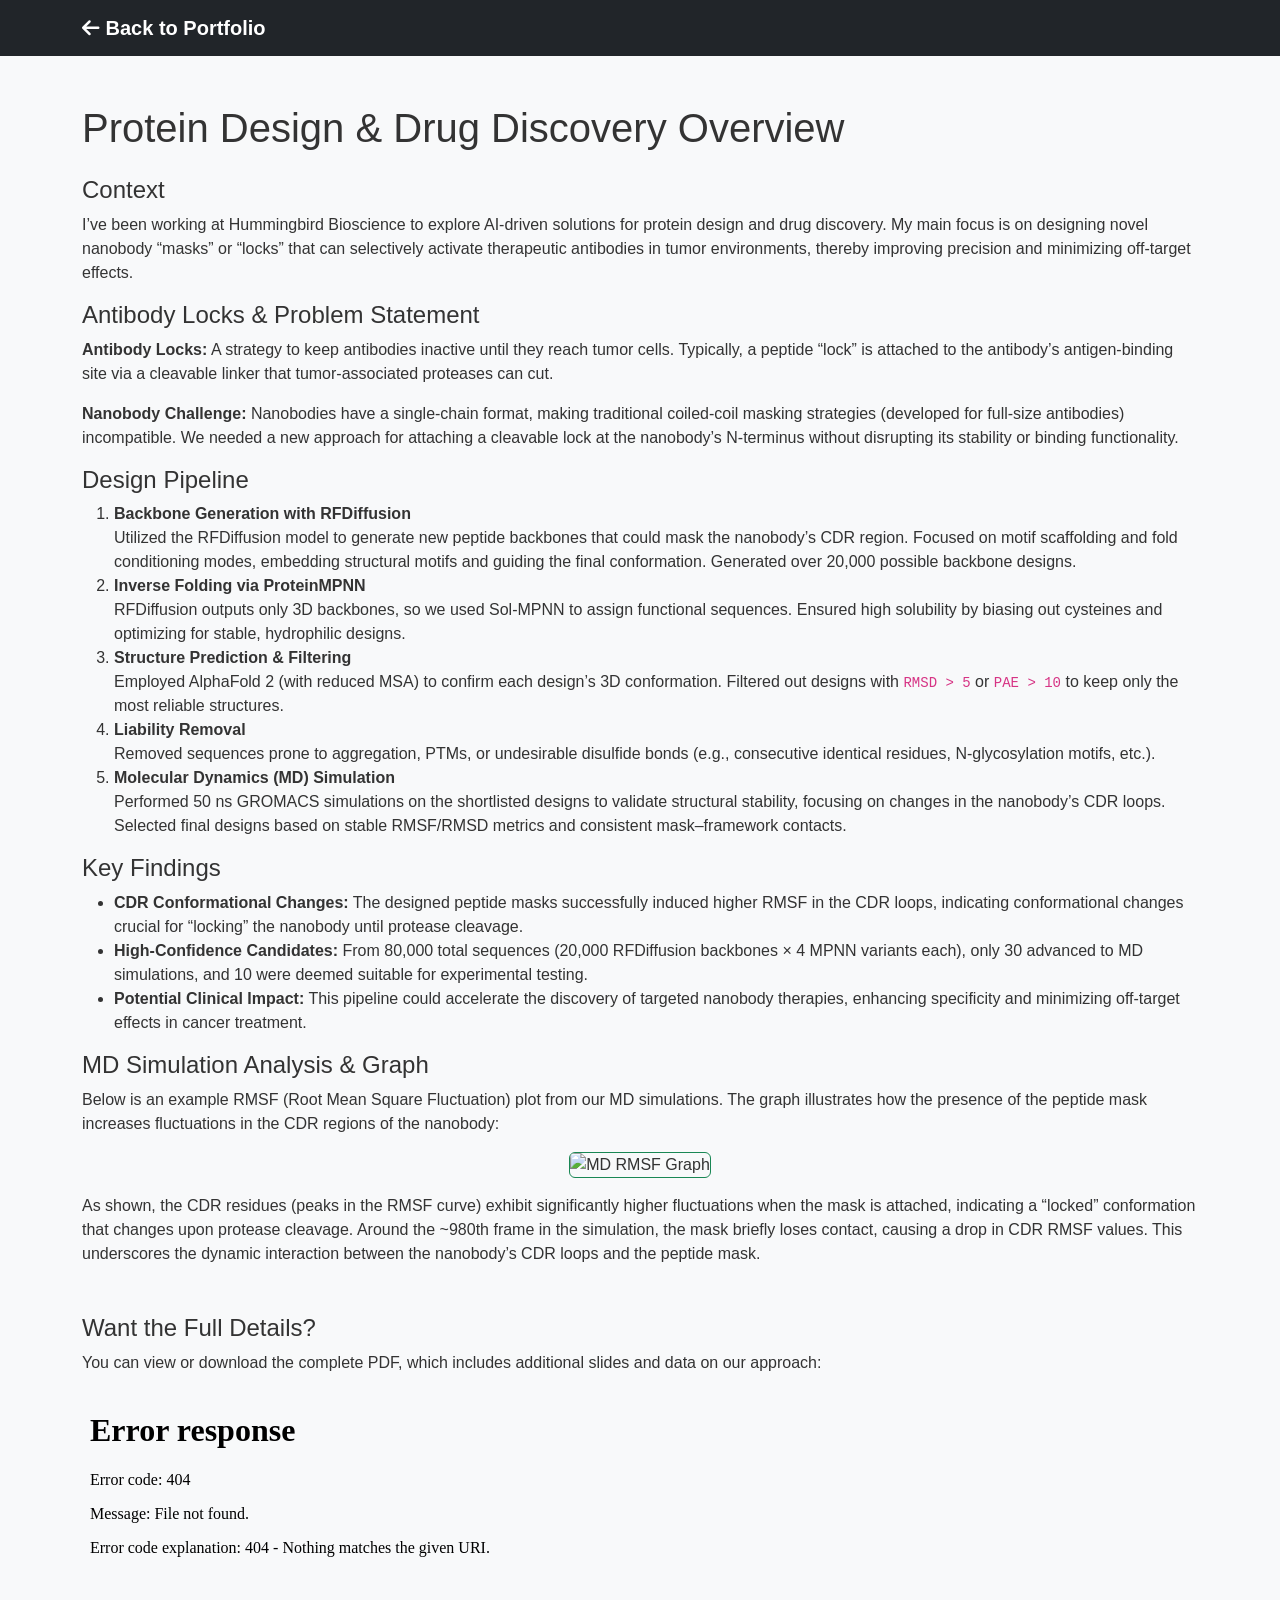
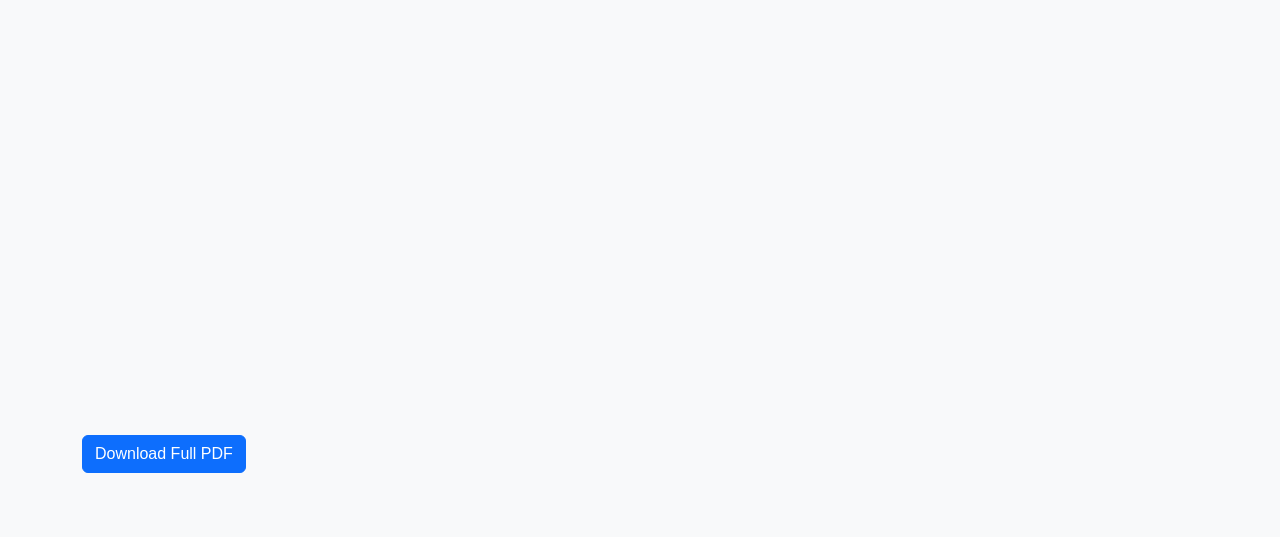
==== protein.html @ d1f77eae "Create protein.html" ====
<!DOCTYPE html>
<html lang="en">
  <head>
    <meta charset="UTF-8" />
    <meta name="viewport" content="width=device-width, initial-scale=1.0"/>
    <title>Protein Design & Drug Discovery | Abhishek Singh</title>

    <!-- Bootstrap 5 CSS -->
    <link
      href="https://cdn.jsdelivr.net/npm/bootstrap@5.3.0/dist/css/bootstrap.min.css"
      rel="stylesheet"
    />

    <!-- Custom CSS (Optional) -->
    <link rel="stylesheet" href="style.css" />

    <!-- Font Awesome (Optional, if you want icons) -->
    <link
      rel="stylesheet"
      href="https://cdnjs.cloudflare.com/ajax/libs/font-awesome/6.0.0-beta3/css/all.min.css"
    />
  </head>
  <body>
    <!-- ===== NAVBAR (Optional) ===== -->
    <nav class="navbar navbar-expand-lg navbar-dark bg-dark">
      <div class="container">
        <!-- "Back to Home" link or brand -->
        <a class="navbar-brand fw-bold" href="index.html">
          <i class="fas fa-arrow-left"></i> Back to Portfolio
        </a>
      </div>
    </nav>

    <!-- ===== MAIN CONTENT ===== -->
    <section class="py-5 bg-light">
      <div class="container">
        <h1 class="mb-4">Protein Design &amp; Drug Discovery Overview</h1>

        <!-- Context -->
        <h4>Context</h4>
        <p>
          I’ve been working at Hummingbird Bioscience to explore AI-driven solutions for
          protein design and drug discovery. My main focus is on designing novel nanobody
          “masks” or “locks” that can selectively activate therapeutic antibodies in tumor
          environments, thereby improving precision and minimizing off-target effects.
        </p>

        <!-- Antibody Locks & Problem Statement -->
        <h4>Antibody Locks &amp; Problem Statement</h4>
        <p>
          <strong>Antibody Locks:</strong> A strategy to keep antibodies inactive until
          they reach tumor cells. Typically, a peptide “lock” is attached to the
          antibody’s antigen-binding site via a cleavable linker that tumor-associated
          proteases can cut.
        </p>
        <p>
          <strong>Nanobody Challenge:</strong> Nanobodies have a single-chain format,
          making traditional coiled-coil masking strategies (developed for full-size
          antibodies) incompatible. We needed a new approach for attaching a cleavable
          lock at the nanobody’s N-terminus without disrupting its stability or binding
          functionality.
        </p>

        <!-- Design Pipeline -->
        <h4>Design Pipeline</h4>
        <ol>
          <li>
            <strong>Backbone Generation with RFDiffusion</strong><br />
            Utilized the RFDiffusion model to generate new peptide backbones that could
            mask the nanobody’s CDR region. Focused on motif scaffolding and fold
            conditioning modes, embedding structural motifs and guiding the final
            conformation. Generated over 20,000 possible backbone designs.
          </li>
          <li>
            <strong>Inverse Folding via ProteinMPNN</strong><br />
            RFDiffusion outputs only 3D backbones, so we used Sol-MPNN to assign
            functional sequences. Ensured high solubility by biasing out cysteines and
            optimizing for stable, hydrophilic designs.
          </li>
          <li>
            <strong>Structure Prediction &amp; Filtering</strong><br />
            Employed AlphaFold 2 (with reduced MSA) to confirm each design’s 3D
            conformation. Filtered out designs with <code>RMSD &gt; 5</code> or
            <code>PAE &gt; 10</code> to keep only the most reliable structures.
          </li>
          <li>
            <strong>Liability Removal</strong><br />
            Removed sequences prone to aggregation, PTMs, or undesirable disulfide bonds
            (e.g., consecutive identical residues, N-glycosylation motifs, etc.).
          </li>
          <li>
            <strong>Molecular Dynamics (MD) Simulation</strong><br />
            Performed 50 ns GROMACS simulations on the shortlisted designs to validate
            structural stability, focusing on changes in the nanobody’s CDR loops.
            Selected final designs based on stable RMSF/RMSD metrics and consistent
            mask–framework contacts.
          </li>
        </ol>

        <!-- Key Findings -->
        <h4>Key Findings</h4>
        <ul>
          <li>
            <strong>CDR Conformational Changes:</strong> The designed peptide masks
            successfully induced higher RMSF in the CDR loops, indicating conformational
            changes crucial for “locking” the nanobody until protease cleavage.
          </li>
          <li>
            <strong>High-Confidence Candidates:</strong> From 80,000 total sequences
            (20,000 RFDiffusion backbones × 4 MPNN variants each), only 30 advanced to MD
            simulations, and 10 were deemed suitable for experimental testing.
          </li>
          <li>
            <strong>Potential Clinical Impact:</strong> This pipeline could accelerate
            the discovery of targeted nanobody therapies, enhancing specificity and
            minimizing off-target effects in cancer treatment.
          </li>
        </ul>

        <!-- Graph Explanation -->
        <h4>MD Simulation Analysis &amp; Graph</h4>
        <p>
          Below is an example RMSF (Root Mean Square Fluctuation) plot from our MD
          simulations. The graph illustrates how the presence of the peptide mask
          increases fluctuations in the CDR regions of the nanobody:
        </p>
        <div class="text-center">
          <!-- Replace md_rmsf.png with the actual filename from your PDF or screenshot -->
          <img
            src="md_rmsf.png"
            alt="MD RMSF Graph"
            class="img-fluid border border-success rounded"
            style="max-width: 600px;"
          />
        </div>
        <p class="mt-3">
          As shown, the CDR residues (peaks in the RMSF curve) exhibit significantly
          higher fluctuations when the mask is attached, indicating a “locked” conformation
          that changes upon protease cleavage. Around the ~980th frame in the simulation,
          the mask briefly loses contact, causing a drop in CDR RMSF values. This
          underscores the dynamic interaction between the nanobody’s CDR loops and the
          peptide mask.
        </p>

        <!-- Download or Embed PDF -->
        <h4 class="mt-5">Want the Full Details?</h4>
        <p>
          You can view or download the complete PDF, which includes additional slides and
          data on our approach:
        </p>
        <!-- Option A: Embed the PDF in an iframe or embed tag -->
        <div class="ratio ratio-16x9 mb-3">
          <iframe
            src="AI Protein Design & Drug discovery.pdf"
            title="Protein Design PDF"
          ></iframe>
        </div>
        <!-- Option B: Link to the PDF -->
        <p>
          <a
            href="AI Protein Design & Drug discovery.pdf"
            target="_blank"
            class="btn btn-primary"
          >
            Download Full PDF
          </a>
        </p>
      </div>
    </section>

    <!-- ===== BOOTSTRAP JS ===== -->
    <script
      src="https://cdn.jsdelivr.net/npm/bootstrap@5.3.0/dist/js/bootstrap.bundle.min.js"
    ></script>
  </body>
</html>
---- style.css ----
/* style.css
   Custom styling for your Bootstrap-based site
*/

/* Body defaults */
body {
  font-family: 'Roboto', sans-serif;
  background-color: #f4f4f4;
  color: #333;
  margin: 0;
  padding: 0;
  min-height: 100vh;
  scroll-behavior: smooth;
}

/* 
  NAVBAR 
  Make the navbar text stand out over the hero background
  by using a semi-transparent background until scrolling.
*/
#mainNav {
  background-color: rgba(0, 0, 0, 0.4); /* semi-transparent black */
  transition: background-color 0.3s;
}
#mainNav.scrolled {
  background-color: #2A4B3F !important; /* solid forest green on scroll */
}

/* Make sure navbar text is white on the hero background */
.navbar-dark .navbar-nav .nav-link {
  color: #fff !important;
}
.navbar-dark .navbar-nav .nav-link:hover {
  color: #ffd700 !important; /* gold hover */
}
.navbar-brand {
  color: #fff !important;
}

/* HERO SECTION with your forest-lake background */
.hero-section {
  background: url('herobg.jpg') center center/cover no-repeat;
  position: relative;
  min-height: 100vh;
  padding-top: 100px; /* space for navbar */
}
.hero-overlay {
  position: absolute;
  top: 0; 
  left: 0; 
  right: 0; 
  bottom: 0;
  background-color: rgba(0, 0, 0, 0.5); /* Dark overlay for legibility */
}
.hero-wave {
  position: absolute;
  bottom: 0;
  width: 100%;
  line-height: 0;
  transform: rotate(180deg); /* flips the wave vertically */
}
.hero-wave svg {
  display: block;
  width: calc(130% + 1.3px);
  height: 100px;
}
.hero-wave path {
  fill: #f4f4f4; /* next section's bg color */
}

/* Section titles */
.section-title {
  font-size: 2rem;
  font-weight: 700;
  color: #333;
  position: relative;
  display: inline-block;
}
.section-title::after {
  content: "";
  display: block;
  width: 60px;
  height: 3px;
  background-color: #2A4B3F; /* forest green accent */
  margin: 10px auto 0;
}

/* Fade-in animation for data-animate elements */
[data-animate] {
  opacity: 0;
  transform: translateY(20px);
  transition: all 0.6s ease;
}
[data-animate].active {
  opacity: 1;
  transform: translateY(0);
}

/* Modal Custom Styling */
.modal-content {
  border: 3px solid #2A4B3F;
  border-radius: 8px;
}
.modal-header {
  background-color: #2A4B3F;
  color: #fff;
  border-bottom: none;
}
.modal-body {
  background-color: #fff;
  color: #333;
}
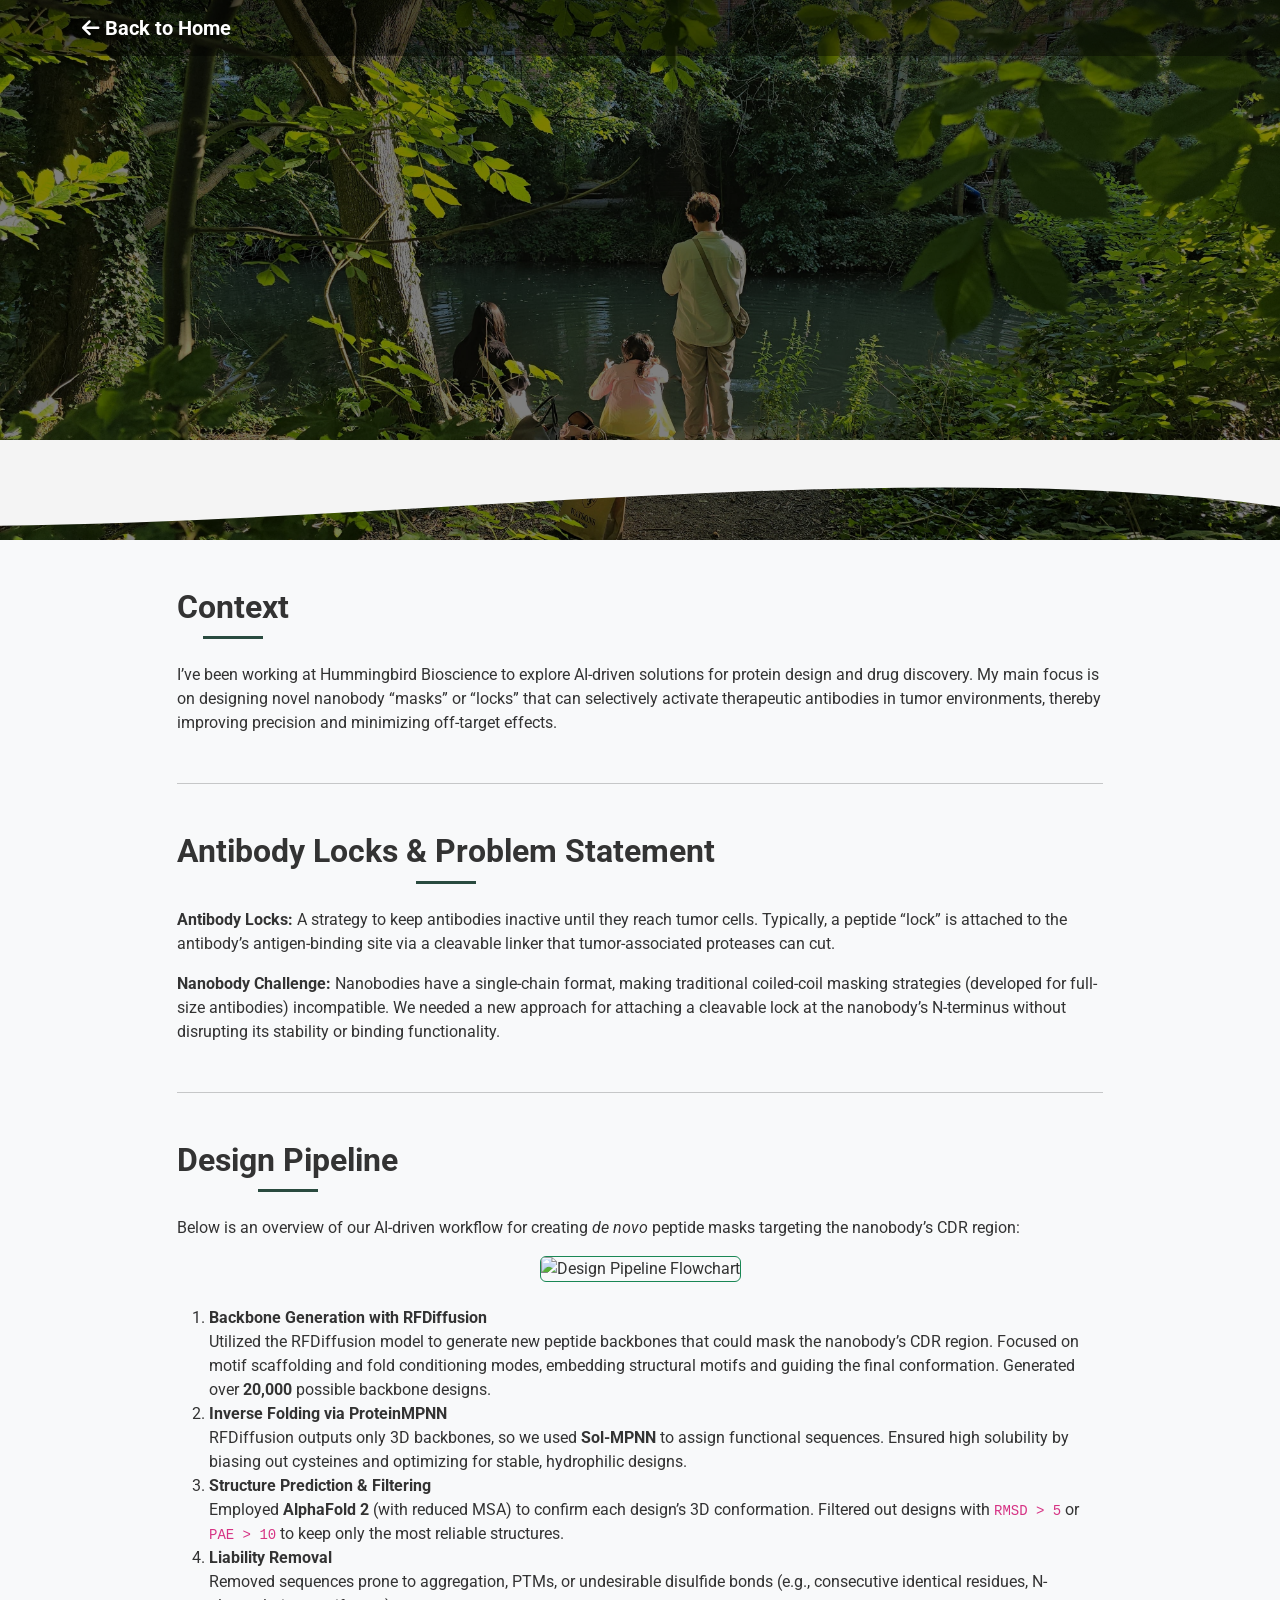
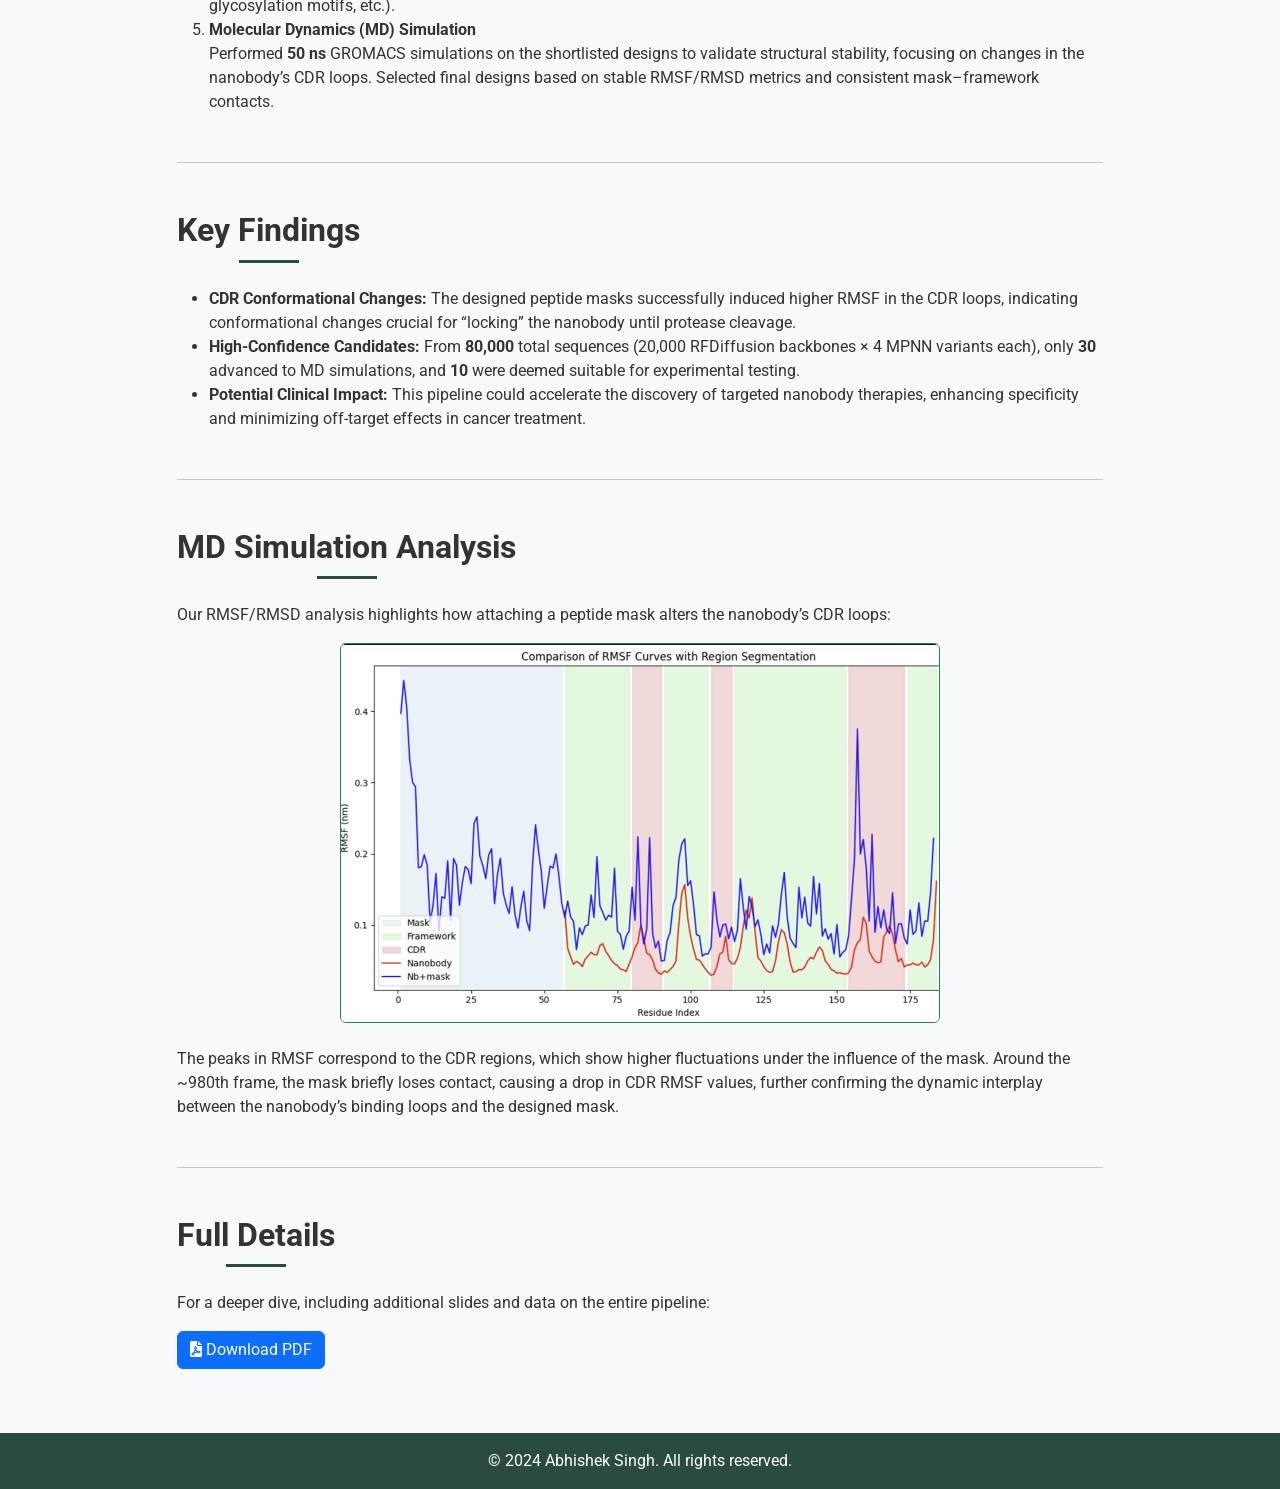
==== commit 4ef4f39b: "Update protein.html" ====
--- a/protein.html
+++ b/protein.html
@@ -11,164 +11,248 @@
       rel="stylesheet"
     />
 
-    <!-- Custom CSS (Optional) -->
-    <link rel="stylesheet" href="style.css" />
-
-    <!-- Font Awesome (Optional, if you want icons) -->
+    <!-- Font Awesome (Icons) -->
     <link
       rel="stylesheet"
       href="https://cdnjs.cloudflare.com/ajax/libs/font-awesome/6.0.0-beta3/css/all.min.css"
     />
+
+    <!-- Google Fonts (optional if you already have in style.css) -->
+    <link
+      rel="stylesheet"
+      href="https://fonts.googleapis.com/css2?family=Roboto:wght@300;400;500;700&display=swap"
+    />
+
+    <!-- Your existing style.css (for wave, forest-lake background, etc.) -->
+    <link rel="stylesheet" href="style.css" />
   </head>
   <body>
-    <!-- ===== NAVBAR (Optional) ===== -->
-    <nav class="navbar navbar-expand-lg navbar-dark bg-dark">
+    <!-- ===== NAVBAR (optional) ===== -->
+    <nav id="mainNav" class="navbar navbar-expand-lg navbar-dark fixed-top">
       <div class="container">
-        <!-- "Back to Home" link or brand -->
+        <!-- "Back to Home" or your brand -->
         <a class="navbar-brand fw-bold" href="index.html">
-          <i class="fas fa-arrow-left"></i> Back to Portfolio
+          <i class="fas fa-arrow-left"></i> Back to Home
         </a>
+        <button
+          class="navbar-toggler"
+          type="button"
+          data-bs-toggle="collapse"
+          data-bs-target="#navbarResponsive"
+          aria-controls="navbarResponsive"
+          aria-expanded="false"
+          aria-label="Toggle navigation"
+        >
+          <span class="navbar-toggler-icon"></span>
+        </button>
+        <div class="collapse navbar-collapse" id="navbarResponsive">
+          <ul class="navbar-nav ms-auto mb-2 mb-lg-0">
+            <!-- Additional nav items if needed -->
+          </ul>
+        </div>
       </div>
     </nav>
 
-    <!-- ===== MAIN CONTENT ===== -->
+    <!-- ===== HERO SECTION (short version) ===== -->
+    <header class="hero-section d-flex align-items-center" style="min-height:60vh;">
+      <!-- Dark overlay from style.css or inline -->
+      <div class="hero-overlay"></div>
+      <div class="container position-relative">
+        <div class="row justify-content-center align-items-center">
+          <div class="col-lg-8 text-center hero-text" data-animate>
+            <h1 class="display-5 fw-bold text-white mb-3">
+              Protein Design &amp; Drug Discovery
+            </h1>
+            <p class="text-white fs-5">
+              Learn about my AI-driven approach for designing novel nanobody locks 
+              and accelerating targeted drug discovery.
+            </p>
+          </div>
+        </div>
+      </div>
+
+      <!-- Wave Divider (reuse from style.css) -->
+      <div class="hero-wave">
+        <svg viewBox="0 0 500 150" preserveAspectRatio="none">
+          <path
+            d="M0.00,49.98 C150.00,150.00 349.80,-50.00 500.00,49.98
+               L500.00,150.00 L0.00,150.00 Z"
+          ></path>
+        </svg>
+      </div>
+    </header>
+
+    <!-- ===== MAIN CONTENT SECTION ===== -->
     <section class="py-5 bg-light">
       <div class="container">
-        <h1 class="mb-4">Protein Design &amp; Drug Discovery Overview</h1>
-
-        <!-- Context -->
-        <h4>Context</h4>
-        <p>
-          I’ve been working at Hummingbird Bioscience to explore AI-driven solutions for
-          protein design and drug discovery. My main focus is on designing novel nanobody
-          “masks” or “locks” that can selectively activate therapeutic antibodies in tumor
-          environments, thereby improving precision and minimizing off-target effects.
-        </p>
-
-        <!-- Antibody Locks & Problem Statement -->
-        <h4>Antibody Locks &amp; Problem Statement</h4>
-        <p>
-          <strong>Antibody Locks:</strong> A strategy to keep antibodies inactive until
-          they reach tumor cells. Typically, a peptide “lock” is attached to the
-          antibody’s antigen-binding site via a cleavable linker that tumor-associated
-          proteases can cut.
-        </p>
-        <p>
-          <strong>Nanobody Challenge:</strong> Nanobodies have a single-chain format,
-          making traditional coiled-coil masking strategies (developed for full-size
-          antibodies) incompatible. We needed a new approach for attaching a cleavable
-          lock at the nanobody’s N-terminus without disrupting its stability or binding
-          functionality.
-        </p>
-
-        <!-- Design Pipeline -->
-        <h4>Design Pipeline</h4>
-        <ol>
-          <li>
-            <strong>Backbone Generation with RFDiffusion</strong><br />
-            Utilized the RFDiffusion model to generate new peptide backbones that could
-            mask the nanobody’s CDR region. Focused on motif scaffolding and fold
-            conditioning modes, embedding structural motifs and guiding the final
-            conformation. Generated over 20,000 possible backbone designs.
-          </li>
-          <li>
-            <strong>Inverse Folding via ProteinMPNN</strong><br />
-            RFDiffusion outputs only 3D backbones, so we used Sol-MPNN to assign
-            functional sequences. Ensured high solubility by biasing out cysteines and
-            optimizing for stable, hydrophilic designs.
-          </li>
-          <li>
-            <strong>Structure Prediction &amp; Filtering</strong><br />
-            Employed AlphaFold 2 (with reduced MSA) to confirm each design’s 3D
-            conformation. Filtered out designs with <code>RMSD &gt; 5</code> or
-            <code>PAE &gt; 10</code> to keep only the most reliable structures.
-          </li>
-          <li>
-            <strong>Liability Removal</strong><br />
-            Removed sequences prone to aggregation, PTMs, or undesirable disulfide bonds
-            (e.g., consecutive identical residues, N-glycosylation motifs, etc.).
-          </li>
-          <li>
-            <strong>Molecular Dynamics (MD) Simulation</strong><br />
-            Performed 50 ns GROMACS simulations on the shortlisted designs to validate
-            structural stability, focusing on changes in the nanobody’s CDR loops.
-            Selected final designs based on stable RMSF/RMSD metrics and consistent
-            mask–framework contacts.
-          </li>
-        </ol>
-
-        <!-- Key Findings -->
-        <h4>Key Findings</h4>
-        <ul>
-          <li>
-            <strong>CDR Conformational Changes:</strong> The designed peptide masks
-            successfully induced higher RMSF in the CDR loops, indicating conformational
-            changes crucial for “locking” the nanobody until protease cleavage.
-          </li>
-          <li>
-            <strong>High-Confidence Candidates:</strong> From 80,000 total sequences
-            (20,000 RFDiffusion backbones × 4 MPNN variants each), only 30 advanced to MD
-            simulations, and 10 were deemed suitable for experimental testing.
-          </li>
-          <li>
-            <strong>Potential Clinical Impact:</strong> This pipeline could accelerate
-            the discovery of targeted nanobody therapies, enhancing specificity and
-            minimizing off-target effects in cancer treatment.
-          </li>
-        </ul>
-
-        <!-- Graph Explanation -->
-        <h4>MD Simulation Analysis &amp; Graph</h4>
-        <p>
-          Below is an example RMSF (Root Mean Square Fluctuation) plot from our MD
-          simulations. The graph illustrates how the presence of the peptide mask
-          increases fluctuations in the CDR regions of the nanobody:
-        </p>
-        <div class="text-center">
-          <!-- Replace md_rmsf.png with the actual filename from your PDF or screenshot -->
-          <img
-            src="md_rmsf.png"
-            alt="MD RMSF Graph"
-            class="img-fluid border border-success rounded"
-            style="max-width: 600px;"
-          />
+        <!-- Overview -->
+        <div class="row justify-content-center">
+          <div class="col-lg-10">
+            <h2 class="section-title mb-4">Context</h2>
+            <p>
+              I’ve been working at Hummingbird Bioscience to explore AI-driven solutions 
+              for protein design and drug discovery. My main focus is on designing novel 
+              nanobody “masks” or “locks” that can selectively activate therapeutic 
+              antibodies in tumor environments, thereby improving precision and minimizing 
+              off-target effects.
+            </p>
+
+            <hr class="my-5" />
+
+            <!-- Antibody Locks & Problem Statement -->
+            <h2 class="section-title mb-4">Antibody Locks &amp; Problem Statement</h2>
+            <p>
+              <strong>Antibody Locks:</strong> A strategy to keep antibodies inactive until 
+              they reach tumor cells. Typically, a peptide “lock” is attached to the 
+              antibody’s antigen-binding site via a cleavable linker that tumor-associated 
+              proteases can cut.
+            </p>
+            <p>
+              <strong>Nanobody Challenge:</strong> Nanobodies have a single-chain format, 
+              making traditional coiled-coil masking strategies (developed for full-size 
+              antibodies) incompatible. We needed a new approach for attaching a cleavable 
+              lock at the nanobody’s N-terminus without disrupting its stability or binding 
+              functionality.
+            </p>
+
+            <hr class="my-5" />
+
+            <!-- Design Pipeline with Flowchart -->
+            <h2 class="section-title mb-4">Design Pipeline</h2>
+            <p>
+              Below is an overview of our AI-driven workflow for creating 
+              <em>de novo</em> peptide masks targeting the nanobody’s CDR region:
+            </p>
+
+            <!-- Flowchart image (replace with your actual file) -->
+            <div class="text-center mb-4">
+              <img
+                src="flowchart.png"
+                alt="Design Pipeline Flowchart"
+                class="img-fluid border border-success rounded"
+                style="max-width: 700px;"
+              />
+            </div>
+
+            <ol class="mb-5">
+              <li>
+                <strong>Backbone Generation with RFDiffusion</strong><br />
+                Utilized the RFDiffusion model to generate new peptide backbones that could 
+                mask the nanobody’s CDR region. Focused on motif scaffolding and fold 
+                conditioning modes, embedding structural motifs and guiding the final 
+                conformation. Generated over <strong>20,000</strong> possible backbone designs.
+              </li>
+              <li>
+                <strong>Inverse Folding via ProteinMPNN</strong><br />
+                RFDiffusion outputs only 3D backbones, so we used <strong>Sol-MPNN</strong> 
+                to assign functional sequences. Ensured high solubility by biasing out 
+                cysteines and optimizing for stable, hydrophilic designs.
+              </li>
+              <li>
+                <strong>Structure Prediction &amp; Filtering</strong><br />
+                Employed <strong>AlphaFold 2</strong> (with reduced MSA) to confirm each 
+                design’s 3D conformation. Filtered out designs with 
+                <code>RMSD &gt; 5</code> or <code>PAE &gt; 10</code> to keep only the most 
+                reliable structures.
+              </li>
+              <li>
+                <strong>Liability Removal</strong><br />
+                Removed sequences prone to aggregation, PTMs, or undesirable disulfide 
+                bonds (e.g., consecutive identical residues, N-glycosylation motifs, etc.).
+              </li>
+              <li>
+                <strong>Molecular Dynamics (MD) Simulation</strong><br />
+                Performed <strong>50 ns</strong> GROMACS simulations on the shortlisted 
+                designs to validate structural stability, focusing on changes in the 
+                nanobody’s CDR loops. Selected final designs based on stable RMSF/RMSD 
+                metrics and consistent mask–framework contacts.
+              </li>
+            </ol>
+
+            <hr class="my-5" />
+
+            <!-- Key Findings -->
+            <h2 class="section-title mb-4">Key Findings</h2>
+            <ul>
+              <li>
+                <strong>CDR Conformational Changes:</strong> The designed peptide masks 
+                successfully induced higher RMSF in the CDR loops, indicating conformational 
+                changes crucial for “locking” the nanobody until protease cleavage.
+              </li>
+              <li>
+                <strong>High-Confidence Candidates:</strong> From <strong>80,000</strong> 
+                total sequences (20,000 RFDiffusion backbones × 4 MPNN variants each), only 
+                <strong>30</strong> advanced to MD simulations, and <strong>10</strong> were 
+                deemed suitable for experimental testing.
+              </li>
+              <li>
+                <strong>Potential Clinical Impact:</strong> This pipeline could accelerate 
+                the discovery of targeted nanobody therapies, enhancing specificity and 
+                minimizing off-target effects in cancer treatment.
+              </li>
+            </ul>
+
+            <hr class="my-5" />
+
+            <!-- Optional MD Graph / RMSF Graph Example -->
+            <h2 class="section-title mb-4">MD Simulation Analysis</h2>
+            <p>
+              Our RMSF/RMSD analysis highlights how attaching a peptide mask 
+              alters the nanobody’s CDR loops:
+            </p>
+            <div class="text-center mb-4">
+              <img
+                src="md_rmsf.png"
+                alt="MD RMSF Graph"
+                class="img-fluid border border-success rounded"
+                style="max-width: 600px;"
+              />
+            </div>
+            <p>
+              The peaks in RMSF correspond to the CDR regions, which show higher fluctuations 
+              under the influence of the mask. Around the ~980th frame, the mask briefly 
+              loses contact, causing a drop in CDR RMSF values, further confirming the 
+              dynamic interplay between the nanobody’s binding loops and the designed mask.
+            </p>
+
+            <hr class="my-5" />
+
+            <!-- PDF Link or Embed -->
+            <h2 class="section-title mb-4">Full Details</h2>
+            <p>
+              For a deeper dive, including additional slides and data on the entire pipeline:
+            </p>
+            <p>
+              <a
+                href="AI Protein Design & Drug discovery.pdf"
+                target="_blank"
+                class="btn btn-primary"
+              >
+                <i class="fas fa-file-pdf"></i> Download PDF
+              </a>
+            </p>
+            <!-- Or embed the PDF in an iframe if you prefer -->
+            <!--
+            <div class="ratio ratio-16x9 mt-3">
+              <iframe
+                src="AI Protein Design & Drug discovery.pdf"
+                title="Protein Design PDF"
+              ></iframe>
+            </div>
+            -->
+          </div>
         </div>
-        <p class="mt-3">
-          As shown, the CDR residues (peaks in the RMSF curve) exhibit significantly
-          higher fluctuations when the mask is attached, indicating a “locked” conformation
-          that changes upon protease cleavage. Around the ~980th frame in the simulation,
-          the mask briefly loses contact, causing a drop in CDR RMSF values. This
-          underscores the dynamic interaction between the nanobody’s CDR loops and the
-          peptide mask.
-        </p>
-
-        <!-- Download or Embed PDF -->
-        <h4 class="mt-5">Want the Full Details?</h4>
-        <p>
-          You can view or download the complete PDF, which includes additional slides and
-          data on our approach:
-        </p>
-        <!-- Option A: Embed the PDF in an iframe or embed tag -->
-        <div class="ratio ratio-16x9 mb-3">
-          <iframe
-            src="AI Protein Design & Drug discovery.pdf"
-            title="Protein Design PDF"
-          ></iframe>
-        </div>
-        <!-- Option B: Link to the PDF -->
-        <p>
-          <a
-            href="AI Protein Design & Drug discovery.pdf"
-            target="_blank"
-            class="btn btn-primary"
-          >
-            Download Full PDF
-          </a>
-        </p>
       </div>
     </section>
 
-    <!-- ===== BOOTSTRAP JS ===== -->
+    <!-- ===== FOOTER (optional) ===== -->
+    <footer class="py-3" style="background-color: #2A4B3F;">
+      <div class="container text-center text-white">
+        <p class="mb-0">© 2024 Abhishek Singh. All rights reserved.</p>
+      </div>
+    </footer>
+
+    <!-- Bootstrap JS -->
     <script
       src="https://cdn.jsdelivr.net/npm/bootstrap@5.3.0/dist/js/bootstrap.bundle.min.js"
     ></script>
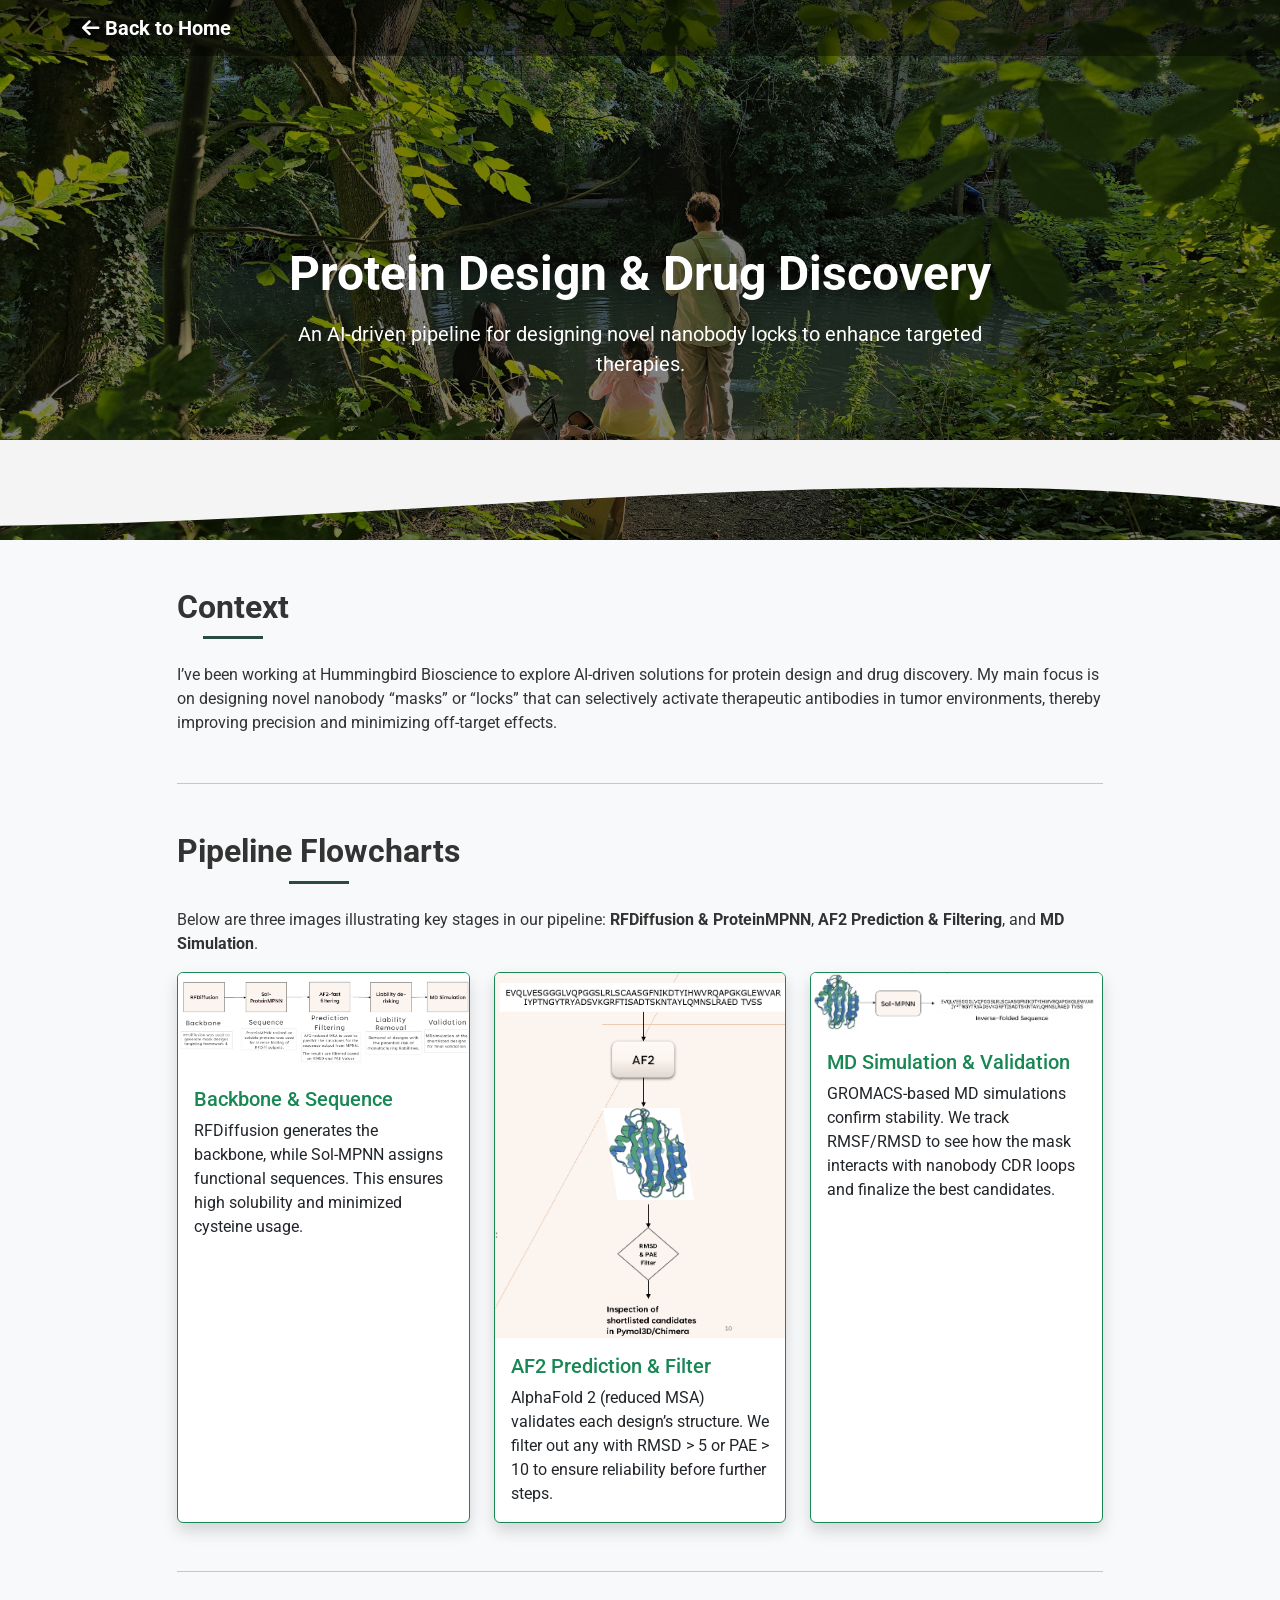
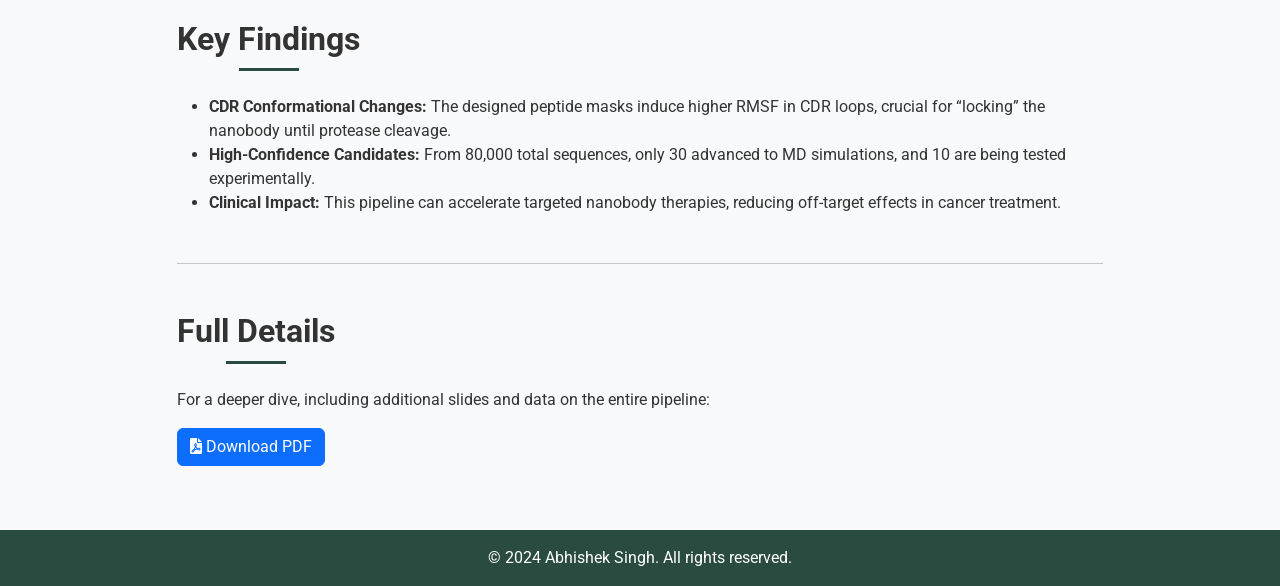
==== commit 3ed5c66b: "Update protein.html" ====
--- a/protein.html
+++ b/protein.html
@@ -17,20 +17,19 @@
       href="https://cdnjs.cloudflare.com/ajax/libs/font-awesome/6.0.0-beta3/css/all.min.css"
     />
 
-    <!-- Google Fonts (optional if you already have in style.css) -->
+    <!-- Google Fonts (optional if already included) -->
     <link
       rel="stylesheet"
       href="https://fonts.googleapis.com/css2?family=Roboto:wght@300;400;500;700&display=swap"
     />
 
-    <!-- Your existing style.css (for wave, forest-lake background, etc.) -->
+    <!-- Your style.css (for wave, forest-lake background, etc.) -->
     <link rel="stylesheet" href="style.css" />
   </head>
   <body>
     <!-- ===== NAVBAR (optional) ===== -->
     <nav id="mainNav" class="navbar navbar-expand-lg navbar-dark fixed-top">
       <div class="container">
-        <!-- "Back to Home" or your brand -->
         <a class="navbar-brand fw-bold" href="index.html">
           <i class="fas fa-arrow-left"></i> Back to Home
         </a>
@@ -53,25 +52,23 @@
       </div>
     </nav>
 
-    <!-- ===== HERO SECTION (short version) ===== -->
+    <!-- ===== HERO SECTION ===== -->
     <header class="hero-section d-flex align-items-center" style="min-height:60vh;">
-      <!-- Dark overlay from style.css or inline -->
       <div class="hero-overlay"></div>
       <div class="container position-relative">
         <div class="row justify-content-center align-items-center">
-          <div class="col-lg-8 text-center hero-text" data-animate>
+          <div class="col-lg-8 text-center hero-text">
             <h1 class="display-5 fw-bold text-white mb-3">
               Protein Design &amp; Drug Discovery
             </h1>
             <p class="text-white fs-5">
-              Learn about my AI-driven approach for designing novel nanobody locks 
-              and accelerating targeted drug discovery.
+              An AI-driven pipeline for designing novel nanobody locks 
+              to enhance targeted therapies.
             </p>
           </div>
         </div>
       </div>
-
-      <!-- Wave Divider (reuse from style.css) -->
+      <!-- Wave Divider -->
       <div class="hero-wave">
         <svg viewBox="0 0 500 150" preserveAspectRatio="none">
           <path
@@ -82,12 +79,13 @@
       </div>
     </header>
 
-    <!-- ===== MAIN CONTENT SECTION ===== -->
+    <!-- ===== MAIN CONTENT ===== -->
     <section class="py-5 bg-light">
       <div class="container">
-        <!-- Overview -->
         <div class="row justify-content-center">
           <div class="col-lg-10">
+
+            <!-- Intro / Context -->
             <h2 class="section-title mb-4">Context</h2>
             <p>
               I’ve been working at Hummingbird Bioscience to explore AI-driven solutions 
@@ -99,121 +97,91 @@
 
             <hr class="my-5" />
 
-            <!-- Antibody Locks & Problem Statement -->
-            <h2 class="section-title mb-4">Antibody Locks &amp; Problem Statement</h2>
-            <p>
-              <strong>Antibody Locks:</strong> A strategy to keep antibodies inactive until 
-              they reach tumor cells. Typically, a peptide “lock” is attached to the 
-              antibody’s antigen-binding site via a cleavable linker that tumor-associated 
-              proteases can cut.
-            </p>
-            <p>
-              <strong>Nanobody Challenge:</strong> Nanobodies have a single-chain format, 
-              making traditional coiled-coil masking strategies (developed for full-size 
-              antibodies) incompatible. We needed a new approach for attaching a cleavable 
-              lock at the nanobody’s N-terminus without disrupting its stability or binding 
-              functionality.
-            </p>
+            <!-- Flowcharts & Explanations -->
+            <h2 class="section-title mb-4">Pipeline Flowcharts</h2>
+            <p>
+              Below are three images illustrating key stages in our pipeline: 
+              <strong>RFDiffusion &amp; ProteinMPNN</strong>, 
+              <strong>AF2 Prediction &amp; Filtering</strong>, 
+              and <strong>MD Simulation</strong>.
+            </p>
+
+            <div class="row g-4">
+              <!-- Flowchart 1 -->
+              <div class="col-md-4">
+                <div class="card border-success h-100 shadow">
+                  <img
+                    src="flowchart1.png"
+                    class="card-img-top"
+                    alt="RFDiffusion & MPNN Flow"
+                  />
+                  <div class="card-body">
+                    <h5 class="card-title text-success">Backbone &amp; Sequence</h5>
+                    <p class="card-text">
+                      RFDiffusion generates the backbone, while Sol-MPNN 
+                      assigns functional sequences. This ensures high solubility 
+                      and minimized cysteine usage.
+                    </p>
+                  </div>
+                </div>
+              </div>
+              <!-- Flowchart 2 -->
+              <div class="col-md-4">
+                <div class="card border-success h-100 shadow">
+                  <img
+                    src="flowchart2.png"
+                    class="card-img-top"
+                    alt="AF2 Pipeline"
+                  />
+                  <div class="card-body">
+                    <h5 class="card-title text-success">AF2 Prediction &amp; Filter</h5>
+                    <p class="card-text">
+                      AlphaFold 2 (reduced MSA) validates each design’s structure. 
+                      We filter out any with RMSD &gt; 5 or PAE &gt; 10 to ensure 
+                      reliability before further steps.
+                    </p>
+                  </div>
+                </div>
+              </div>
+              <!-- Flowchart 3 -->
+              <div class="col-md-4">
+                <div class="card border-success h-100 shadow">
+                  <img
+                    src="flowchart3.png"
+                    class="card-img-top"
+                    alt="MD Simulation Flow"
+                  />
+                  <div class="card-body">
+                    <h5 class="card-title text-success">MD Simulation &amp; Validation</h5>
+                    <p class="card-text">
+                      GROMACS-based MD simulations confirm stability. We track RMSF/RMSD 
+                      to see how the mask interacts with nanobody CDR loops and finalize 
+                      the best candidates.
+                    </p>
+                  </div>
+                </div>
+              </div>
+            </div>
 
             <hr class="my-5" />
 
-            <!-- Design Pipeline with Flowchart -->
-            <h2 class="section-title mb-4">Design Pipeline</h2>
-            <p>
-              Below is an overview of our AI-driven workflow for creating 
-              <em>de novo</em> peptide masks targeting the nanobody’s CDR region:
-            </p>
-
-            <!-- Flowchart image (replace with your actual file) -->
-            <div class="text-center mb-4">
-              <img
-                src="flowchart.png"
-                alt="Design Pipeline Flowchart"
-                class="img-fluid border border-success rounded"
-                style="max-width: 700px;"
-              />
-            </div>
-
-            <ol class="mb-5">
-              <li>
-                <strong>Backbone Generation with RFDiffusion</strong><br />
-                Utilized the RFDiffusion model to generate new peptide backbones that could 
-                mask the nanobody’s CDR region. Focused on motif scaffolding and fold 
-                conditioning modes, embedding structural motifs and guiding the final 
-                conformation. Generated over <strong>20,000</strong> possible backbone designs.
-              </li>
-              <li>
-                <strong>Inverse Folding via ProteinMPNN</strong><br />
-                RFDiffusion outputs only 3D backbones, so we used <strong>Sol-MPNN</strong> 
-                to assign functional sequences. Ensured high solubility by biasing out 
-                cysteines and optimizing for stable, hydrophilic designs.
-              </li>
-              <li>
-                <strong>Structure Prediction &amp; Filtering</strong><br />
-                Employed <strong>AlphaFold 2</strong> (with reduced MSA) to confirm each 
-                design’s 3D conformation. Filtered out designs with 
-                <code>RMSD &gt; 5</code> or <code>PAE &gt; 10</code> to keep only the most 
-                reliable structures.
-              </li>
-              <li>
-                <strong>Liability Removal</strong><br />
-                Removed sequences prone to aggregation, PTMs, or undesirable disulfide 
-                bonds (e.g., consecutive identical residues, N-glycosylation motifs, etc.).
-              </li>
-              <li>
-                <strong>Molecular Dynamics (MD) Simulation</strong><br />
-                Performed <strong>50 ns</strong> GROMACS simulations on the shortlisted 
-                designs to validate structural stability, focusing on changes in the 
-                nanobody’s CDR loops. Selected final designs based on stable RMSF/RMSD 
-                metrics and consistent mask–framework contacts.
-              </li>
-            </ol>
-
-            <hr class="my-5" />
-
-            <!-- Key Findings -->
+            <!-- Additional details, Key Findings, PDF Link, etc. -->
             <h2 class="section-title mb-4">Key Findings</h2>
             <ul>
               <li>
                 <strong>CDR Conformational Changes:</strong> The designed peptide masks 
-                successfully induced higher RMSF in the CDR loops, indicating conformational 
-                changes crucial for “locking” the nanobody until protease cleavage.
+                induce higher RMSF in CDR loops, crucial for “locking” the nanobody 
+                until protease cleavage.
               </li>
               <li>
-                <strong>High-Confidence Candidates:</strong> From <strong>80,000</strong> 
-                total sequences (20,000 RFDiffusion backbones × 4 MPNN variants each), only 
-                <strong>30</strong> advanced to MD simulations, and <strong>10</strong> were 
-                deemed suitable for experimental testing.
+                <strong>High-Confidence Candidates:</strong> From 80,000 total sequences, 
+                only 30 advanced to MD simulations, and 10 are being tested experimentally.
               </li>
               <li>
-                <strong>Potential Clinical Impact:</strong> This pipeline could accelerate 
-                the discovery of targeted nanobody therapies, enhancing specificity and 
-                minimizing off-target effects in cancer treatment.
+                <strong>Clinical Impact:</strong> This pipeline can accelerate targeted 
+                nanobody therapies, reducing off-target effects in cancer treatment.
               </li>
             </ul>
-
-            <hr class="my-5" />
-
-            <!-- Optional MD Graph / RMSF Graph Example -->
-            <h2 class="section-title mb-4">MD Simulation Analysis</h2>
-            <p>
-              Our RMSF/RMSD analysis highlights how attaching a peptide mask 
-              alters the nanobody’s CDR loops:
-            </p>
-            <div class="text-center mb-4">
-              <img
-                src="md_rmsf.png"
-                alt="MD RMSF Graph"
-                class="img-fluid border border-success rounded"
-                style="max-width: 600px;"
-              />
-            </div>
-            <p>
-              The peaks in RMSF correspond to the CDR regions, which show higher fluctuations 
-              under the influence of the mask. Around the ~980th frame, the mask briefly 
-              loses contact, causing a drop in CDR RMSF values, further confirming the 
-              dynamic interplay between the nanobody’s binding loops and the designed mask.
-            </p>
 
             <hr class="my-5" />
 
@@ -231,28 +199,20 @@
                 <i class="fas fa-file-pdf"></i> Download PDF
               </a>
             </p>
-            <!-- Or embed the PDF in an iframe if you prefer -->
-            <!--
-            <div class="ratio ratio-16x9 mt-3">
-              <iframe
-                src="AI Protein Design & Drug discovery.pdf"
-                title="Protein Design PDF"
-              ></iframe>
-            </div>
-            -->
+
           </div>
         </div>
       </div>
     </section>
 
-    <!-- ===== FOOTER (optional) ===== -->
+    <!-- ===== FOOTER ===== -->
     <footer class="py-3" style="background-color: #2A4B3F;">
       <div class="container text-center text-white">
         <p class="mb-0">© 2024 Abhishek Singh. All rights reserved.</p>
       </div>
     </footer>
 
-    <!-- Bootstrap JS -->
+    <!-- Bootstrap 5 JS -->
     <script
       src="https://cdn.jsdelivr.net/npm/bootstrap@5.3.0/dist/js/bootstrap.bundle.min.js"
     ></script>
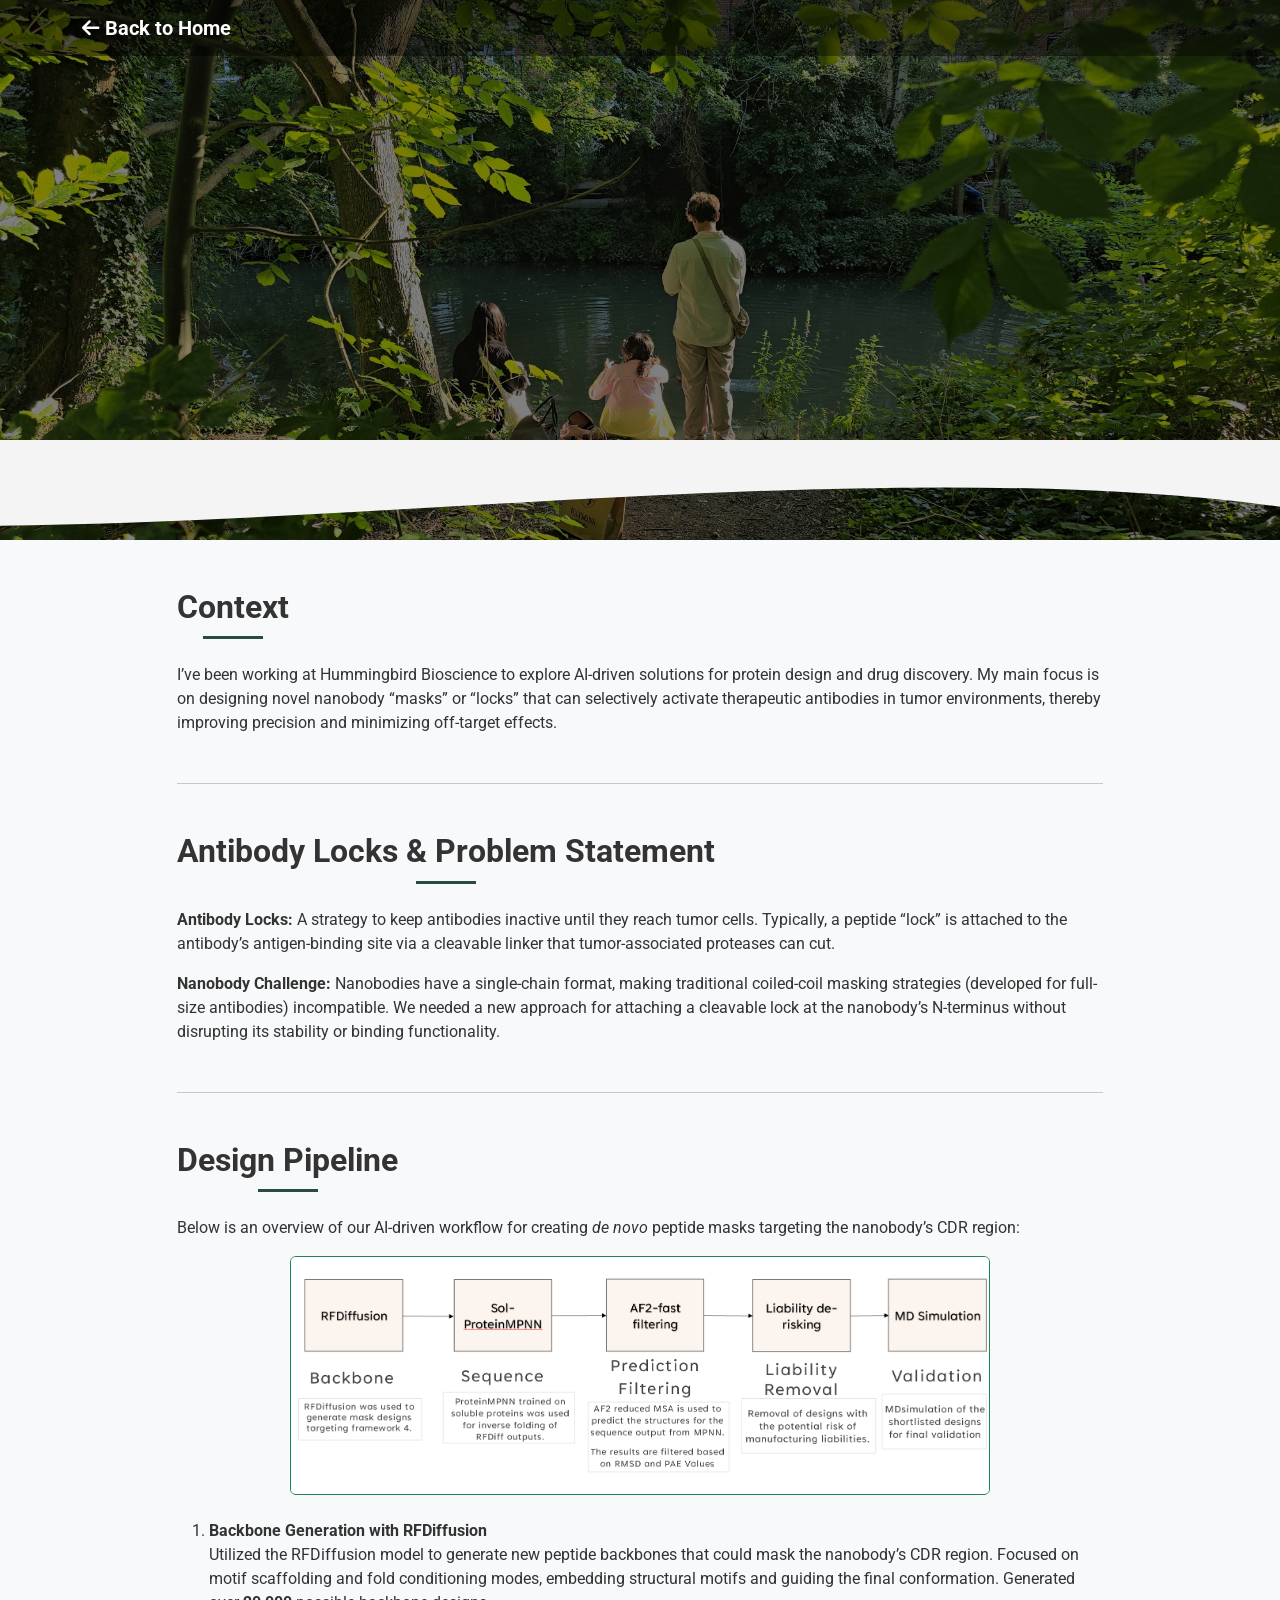
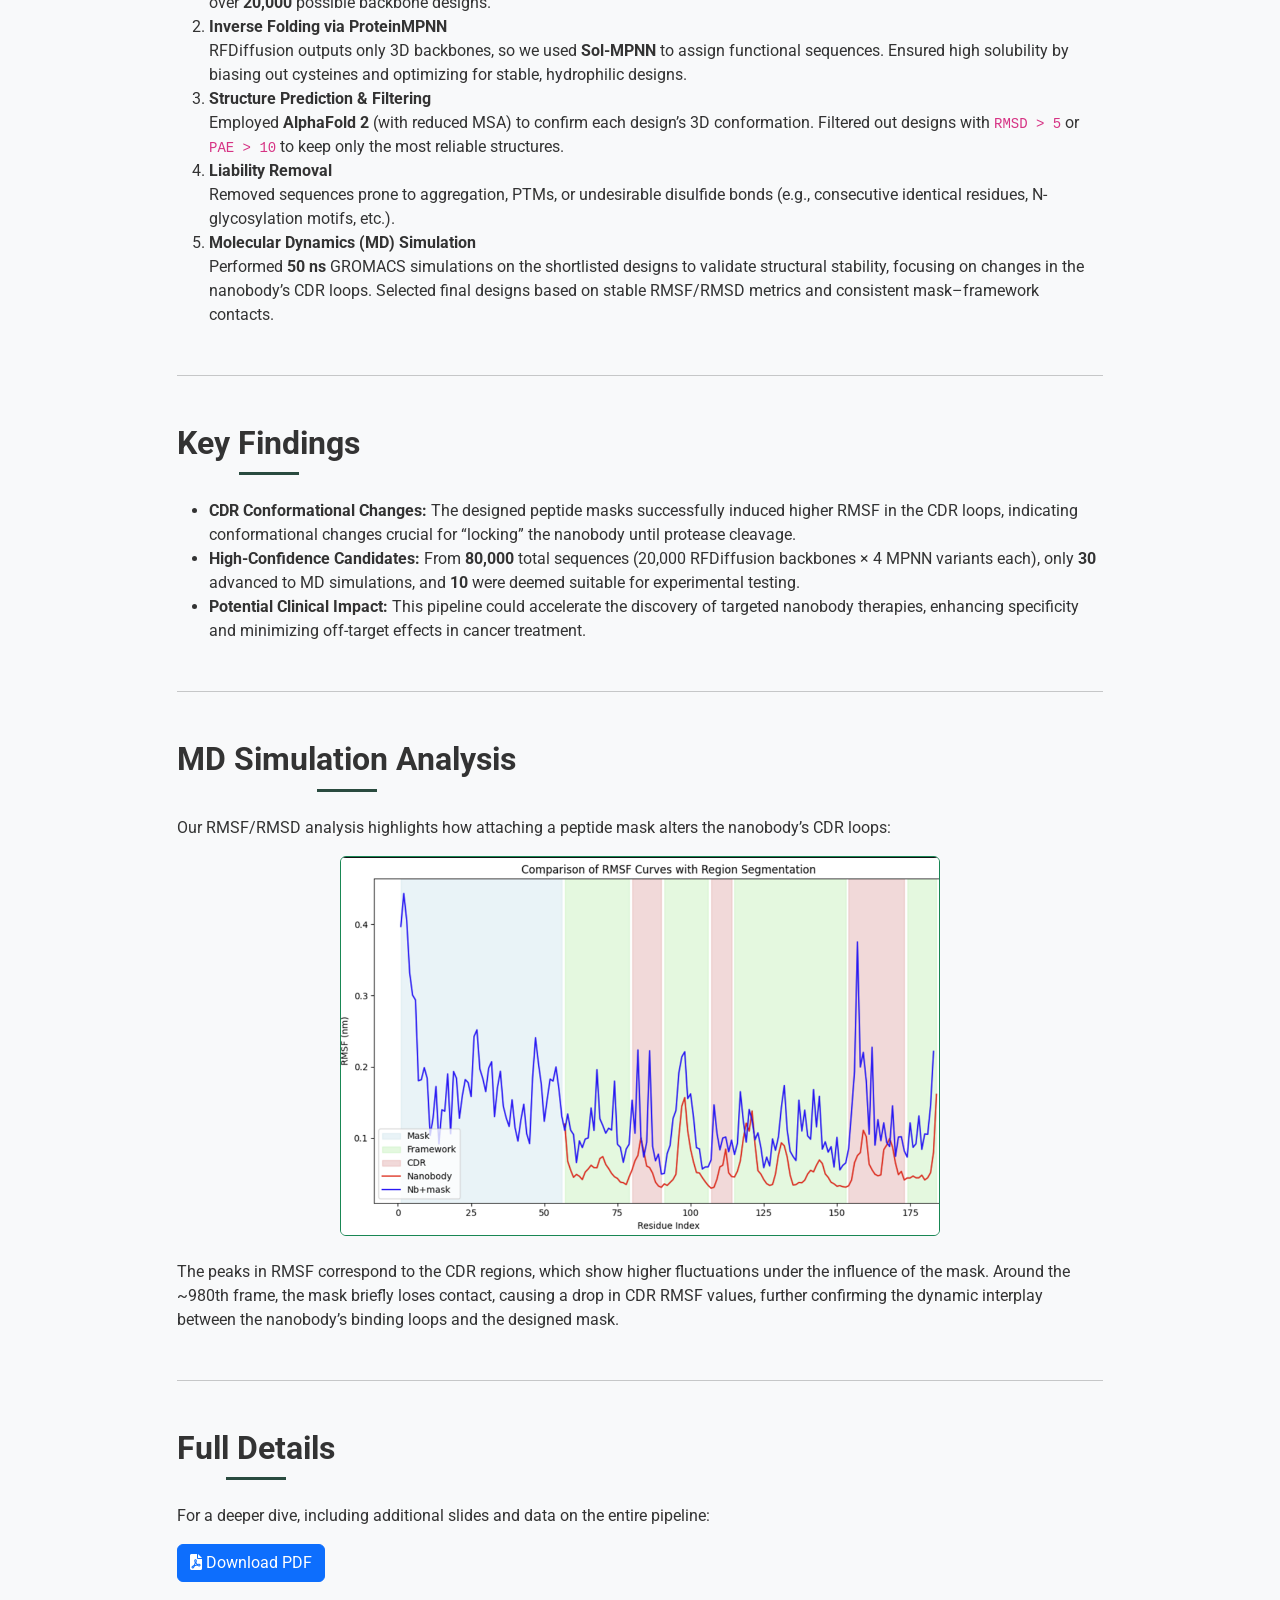
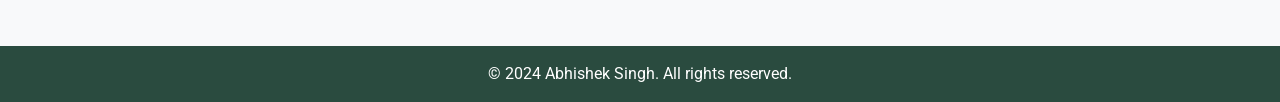
==== commit a1ffe055: "Update protein.html" ====
--- a/protein.html
+++ b/protein.html
@@ -17,19 +17,20 @@
       href="https://cdnjs.cloudflare.com/ajax/libs/font-awesome/6.0.0-beta3/css/all.min.css"
     />
 
-    <!-- Google Fonts (optional if already included) -->
+    <!-- Google Fonts (optional if you already have in style.css) -->
     <link
       rel="stylesheet"
       href="https://fonts.googleapis.com/css2?family=Roboto:wght@300;400;500;700&display=swap"
     />
 
-    <!-- Your style.css (for wave, forest-lake background, etc.) -->
+    <!-- Your existing style.css (for wave, forest-lake background, etc.) -->
     <link rel="stylesheet" href="style.css" />
   </head>
   <body>
     <!-- ===== NAVBAR (optional) ===== -->
     <nav id="mainNav" class="navbar navbar-expand-lg navbar-dark fixed-top">
       <div class="container">
+        <!-- "Back to Home" or your brand -->
         <a class="navbar-brand fw-bold" href="index.html">
           <i class="fas fa-arrow-left"></i> Back to Home
         </a>
@@ -52,23 +53,25 @@
       </div>
     </nav>
 
-    <!-- ===== HERO SECTION ===== -->
+    <!-- ===== HERO SECTION (short version) ===== -->
     <header class="hero-section d-flex align-items-center" style="min-height:60vh;">
+      <!-- Dark overlay from style.css or inline -->
       <div class="hero-overlay"></div>
       <div class="container position-relative">
         <div class="row justify-content-center align-items-center">
-          <div class="col-lg-8 text-center hero-text">
+          <div class="col-lg-8 text-center hero-text" data-animate>
             <h1 class="display-5 fw-bold text-white mb-3">
               Protein Design &amp; Drug Discovery
             </h1>
             <p class="text-white fs-5">
-              An AI-driven pipeline for designing novel nanobody locks 
-              to enhance targeted therapies.
+              Learn about my AI-driven approach for designing novel nanobody locks 
+              and accelerating targeted drug discovery.
             </p>
           </div>
         </div>
       </div>
-      <!-- Wave Divider -->
+
+      <!-- Wave Divider (reuse from style.css) -->
       <div class="hero-wave">
         <svg viewBox="0 0 500 150" preserveAspectRatio="none">
           <path
@@ -79,13 +82,12 @@
       </div>
     </header>
 
-    <!-- ===== MAIN CONTENT ===== -->
+    <!-- ===== MAIN CONTENT SECTION ===== -->
     <section class="py-5 bg-light">
       <div class="container">
+        <!-- Overview -->
         <div class="row justify-content-center">
           <div class="col-lg-10">
-
-            <!-- Intro / Context -->
             <h2 class="section-title mb-4">Context</h2>
             <p>
               I’ve been working at Hummingbird Bioscience to explore AI-driven solutions 
@@ -97,91 +99,121 @@
 
             <hr class="my-5" />
 
-            <!-- Flowcharts & Explanations -->
-            <h2 class="section-title mb-4">Pipeline Flowcharts</h2>
-            <p>
-              Below are three images illustrating key stages in our pipeline: 
-              <strong>RFDiffusion &amp; ProteinMPNN</strong>, 
-              <strong>AF2 Prediction &amp; Filtering</strong>, 
-              and <strong>MD Simulation</strong>.
-            </p>
-
-            <div class="row g-4">
-              <!-- Flowchart 1 -->
-              <div class="col-md-4">
-                <div class="card border-success h-100 shadow">
-                  <img
-                    src="flowchart1.png"
-                    class="card-img-top"
-                    alt="RFDiffusion & MPNN Flow"
-                  />
-                  <div class="card-body">
-                    <h5 class="card-title text-success">Backbone &amp; Sequence</h5>
-                    <p class="card-text">
-                      RFDiffusion generates the backbone, while Sol-MPNN 
-                      assigns functional sequences. This ensures high solubility 
-                      and minimized cysteine usage.
-                    </p>
-                  </div>
-                </div>
-              </div>
-              <!-- Flowchart 2 -->
-              <div class="col-md-4">
-                <div class="card border-success h-100 shadow">
-                  <img
-                    src="flowchart2.png"
-                    class="card-img-top"
-                    alt="AF2 Pipeline"
-                  />
-                  <div class="card-body">
-                    <h5 class="card-title text-success">AF2 Prediction &amp; Filter</h5>
-                    <p class="card-text">
-                      AlphaFold 2 (reduced MSA) validates each design’s structure. 
-                      We filter out any with RMSD &gt; 5 or PAE &gt; 10 to ensure 
-                      reliability before further steps.
-                    </p>
-                  </div>
-                </div>
-              </div>
-              <!-- Flowchart 3 -->
-              <div class="col-md-4">
-                <div class="card border-success h-100 shadow">
-                  <img
-                    src="flowchart3.png"
-                    class="card-img-top"
-                    alt="MD Simulation Flow"
-                  />
-                  <div class="card-body">
-                    <h5 class="card-title text-success">MD Simulation &amp; Validation</h5>
-                    <p class="card-text">
-                      GROMACS-based MD simulations confirm stability. We track RMSF/RMSD 
-                      to see how the mask interacts with nanobody CDR loops and finalize 
-                      the best candidates.
-                    </p>
-                  </div>
-                </div>
-              </div>
+            <!-- Antibody Locks & Problem Statement -->
+            <h2 class="section-title mb-4">Antibody Locks &amp; Problem Statement</h2>
+            <p>
+              <strong>Antibody Locks:</strong> A strategy to keep antibodies inactive until 
+              they reach tumor cells. Typically, a peptide “lock” is attached to the 
+              antibody’s antigen-binding site via a cleavable linker that tumor-associated 
+              proteases can cut.
+            </p>
+            <p>
+              <strong>Nanobody Challenge:</strong> Nanobodies have a single-chain format, 
+              making traditional coiled-coil masking strategies (developed for full-size 
+              antibodies) incompatible. We needed a new approach for attaching a cleavable 
+              lock at the nanobody’s N-terminus without disrupting its stability or binding 
+              functionality.
+            </p>
+
+            <hr class="my-5" />
+
+            <!-- Design Pipeline with Flowchart -->
+            <h2 class="section-title mb-4">Design Pipeline</h2>
+            <p>
+              Below is an overview of our AI-driven workflow for creating 
+              <em>de novo</em> peptide masks targeting the nanobody’s CDR region:
+            </p>
+
+            <!-- Flowchart image (replace with your actual file) -->
+            <div class="text-center mb-4">
+              <img
+                src="flowchart1.png"
+                alt="Design Pipeline Flowchart"
+                class="img-fluid border border-success rounded"
+                style="max-width: 700px;"
+              />
             </div>
 
-            <hr class="my-5" />
-
-            <!-- Additional details, Key Findings, PDF Link, etc. -->
+            <ol class="mb-5">
+              <li>
+                <strong>Backbone Generation with RFDiffusion</strong><br />
+                Utilized the RFDiffusion model to generate new peptide backbones that could 
+                mask the nanobody’s CDR region. Focused on motif scaffolding and fold 
+                conditioning modes, embedding structural motifs and guiding the final 
+                conformation. Generated over <strong>20,000</strong> possible backbone designs.
+              </li>
+              <li>
+                <strong>Inverse Folding via ProteinMPNN</strong><br />
+                RFDiffusion outputs only 3D backbones, so we used <strong>Sol-MPNN</strong> 
+                to assign functional sequences. Ensured high solubility by biasing out 
+                cysteines and optimizing for stable, hydrophilic designs.
+              </li>
+              <li>
+                <strong>Structure Prediction &amp; Filtering</strong><br />
+                Employed <strong>AlphaFold 2</strong> (with reduced MSA) to confirm each 
+                design’s 3D conformation. Filtered out designs with 
+                <code>RMSD &gt; 5</code> or <code>PAE &gt; 10</code> to keep only the most 
+                reliable structures.
+              </li>
+              <li>
+                <strong>Liability Removal</strong><br />
+                Removed sequences prone to aggregation, PTMs, or undesirable disulfide 
+                bonds (e.g., consecutive identical residues, N-glycosylation motifs, etc.).
+              </li>
+              <li>
+                <strong>Molecular Dynamics (MD) Simulation</strong><br />
+                Performed <strong>50 ns</strong> GROMACS simulations on the shortlisted 
+                designs to validate structural stability, focusing on changes in the 
+                nanobody’s CDR loops. Selected final designs based on stable RMSF/RMSD 
+                metrics and consistent mask–framework contacts.
+              </li>
+            </ol>
+
+            <hr class="my-5" />
+
+            <!-- Key Findings -->
             <h2 class="section-title mb-4">Key Findings</h2>
             <ul>
               <li>
                 <strong>CDR Conformational Changes:</strong> The designed peptide masks 
-                induce higher RMSF in CDR loops, crucial for “locking” the nanobody 
-                until protease cleavage.
-              </li>
-              <li>
-                <strong>High-Confidence Candidates:</strong> From 80,000 total sequences, 
-                only 30 advanced to MD simulations, and 10 are being tested experimentally.
-              </li>
-              <li>
-                <strong>Clinical Impact:</strong> This pipeline can accelerate targeted 
-                nanobody therapies, reducing off-target effects in cancer treatment.
+                successfully induced higher RMSF in the CDR loops, indicating conformational 
+                changes crucial for “locking” the nanobody until protease cleavage.
+              </li>
+              <li>
+                <strong>High-Confidence Candidates:</strong> From <strong>80,000</strong> 
+                total sequences (20,000 RFDiffusion backbones × 4 MPNN variants each), only 
+                <strong>30</strong> advanced to MD simulations, and <strong>10</strong> were 
+                deemed suitable for experimental testing.
+              </li>
+              <li>
+                <strong>Potential Clinical Impact:</strong> This pipeline could accelerate 
+                the discovery of targeted nanobody therapies, enhancing specificity and 
+                minimizing off-target effects in cancer treatment.
               </li>
             </ul>
+
+            <hr class="my-5" />
+
+            <!-- Optional MD Graph / RMSF Graph Example -->
+            <h2 class="section-title mb-4">MD Simulation Analysis</h2>
+            <p>
+              Our RMSF/RMSD analysis highlights how attaching a peptide mask 
+              alters the nanobody’s CDR loops:
+            </p>
+            <div class="text-center mb-4">
+              <img
+                src="md_rmsf.png"
+                alt="MD RMSF Graph"
+                class="img-fluid border border-success rounded"
+                style="max-width: 600px;"
+              />
+            </div>
+            <p>
+              The peaks in RMSF correspond to the CDR regions, which show higher fluctuations 
+              under the influence of the mask. Around the ~980th frame, the mask briefly 
+              loses contact, causing a drop in CDR RMSF values, further confirming the 
+              dynamic interplay between the nanobody’s binding loops and the designed mask.
+            </p>
 
             <hr class="my-5" />
 
@@ -199,20 +231,28 @@
                 <i class="fas fa-file-pdf"></i> Download PDF
               </a>
             </p>
-
+            <!-- Or embed the PDF in an iframe if you prefer -->
+            <!--
+            <div class="ratio ratio-16x9 mt-3">
+              <iframe
+                src="AI Protein Design & Drug discovery.pdf"
+                title="Protein Design PDF"
+              ></iframe>
+            </div>
+            -->
           </div>
         </div>
       </div>
     </section>
 
-    <!-- ===== FOOTER ===== -->
+    <!-- ===== FOOTER (optional) ===== -->
     <footer class="py-3" style="background-color: #2A4B3F;">
       <div class="container text-center text-white">
         <p class="mb-0">© 2024 Abhishek Singh. All rights reserved.</p>
       </div>
     </footer>
 
-    <!-- Bootstrap 5 JS -->
+    <!-- Bootstrap JS -->
     <script
       src="https://cdn.jsdelivr.net/npm/bootstrap@5.3.0/dist/js/bootstrap.bundle.min.js"
     ></script>
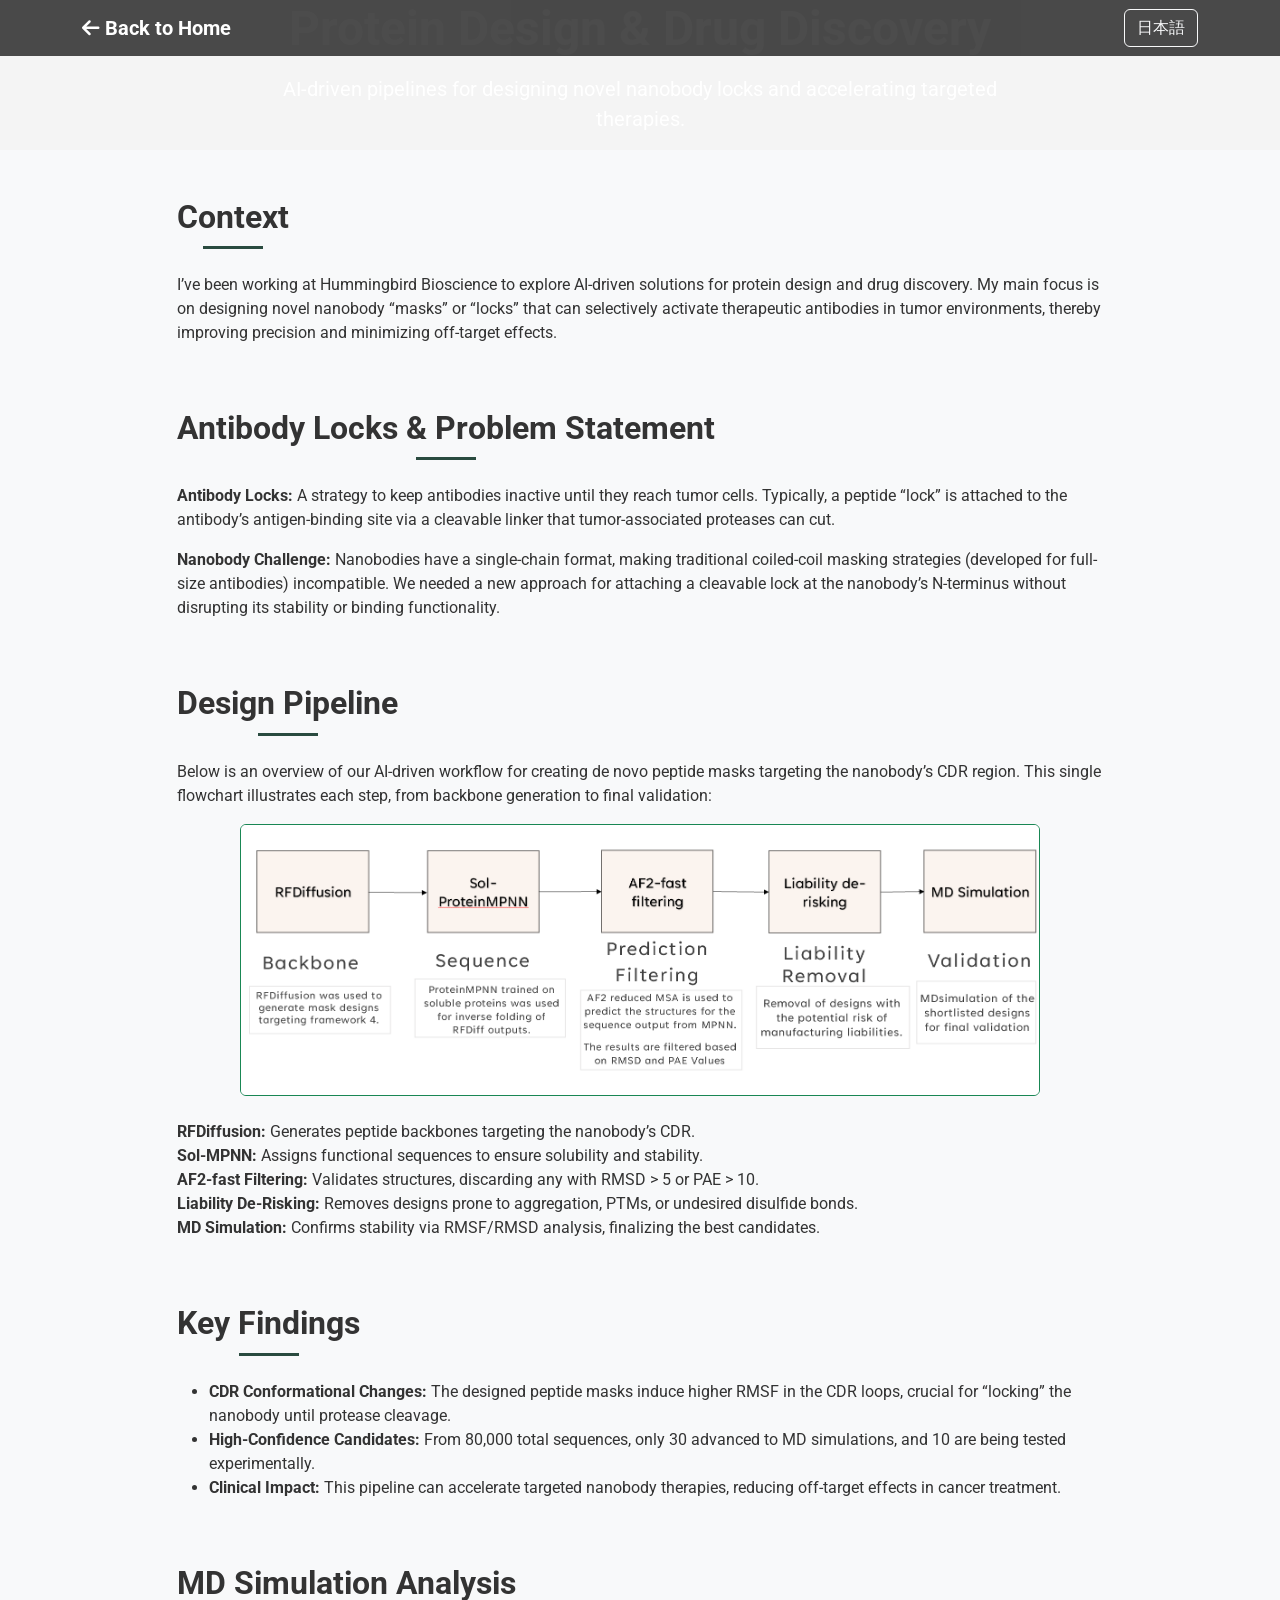
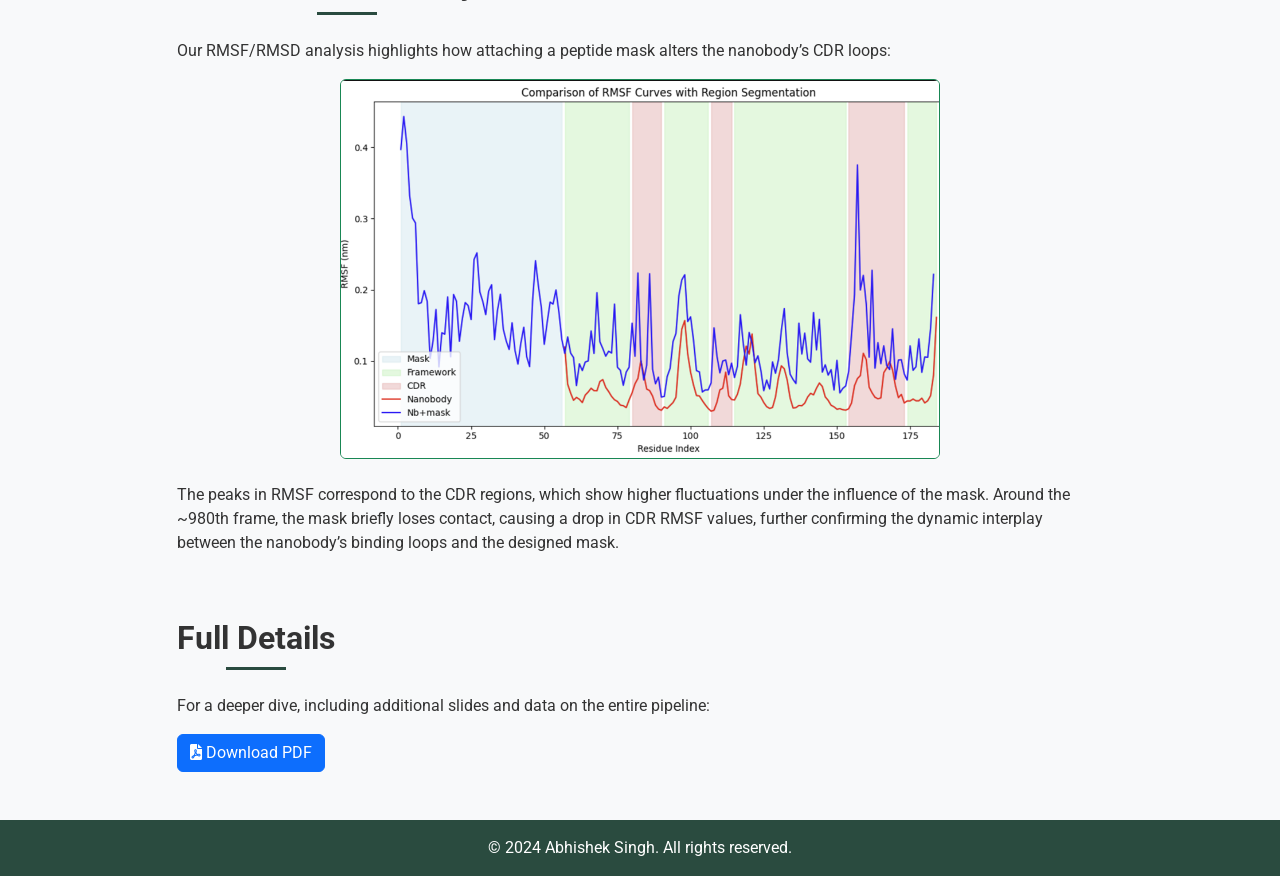
==== commit 5dcf2c05: "Update protein.html" ====
--- a/protein.html
+++ b/protein.html
@@ -17,23 +17,23 @@
       href="https://cdnjs.cloudflare.com/ajax/libs/font-awesome/6.0.0-beta3/css/all.min.css"
     />
 
-    <!-- Google Fonts (optional if you already have in style.css) -->
+    <!-- Google Fonts (optional if already included) -->
     <link
       rel="stylesheet"
       href="https://fonts.googleapis.com/css2?family=Roboto:wght@300;400;500;700&display=swap"
     />
 
-    <!-- Your existing style.css (for wave, forest-lake background, etc.) -->
+    <!-- Custom CSS -->
     <link rel="stylesheet" href="style.css" />
   </head>
   <body>
-    <!-- ===== NAVBAR (optional) ===== -->
-    <nav id="mainNav" class="navbar navbar-expand-lg navbar-dark fixed-top">
+    <!-- ===== NAVBAR ===== -->
+    <nav id="mainNav" class="navbar navbar-expand-lg navbar-dark fixed-top" style="background-color: rgba(0,0,0,0.7);">
       <div class="container">
-        <!-- "Back to Home" or your brand -->
-        <a class="navbar-brand fw-bold" href="index.html">
-          <i class="fas fa-arrow-left"></i> Back to Home
-        </a>
+        <!-- "Back to Home" link -->
+        <a class="navbar-brand fw-bold" href="index.html" id="nav-back-home"
+          ><i class="fas fa-arrow-left"></i> Back to Home</a
+        >
         <button
           class="navbar-toggler"
           type="button"
@@ -49,30 +49,29 @@
           <ul class="navbar-nav ms-auto mb-2 mb-lg-0">
             <!-- Additional nav items if needed -->
           </ul>
+          <!-- Translate Button -->
+          <button class="btn btn-outline-light ms-3" id="translate-btn">日本語</button>
         </div>
       </div>
     </nav>
 
-    <!-- ===== HERO SECTION (short version) ===== -->
-    <header class="hero-section d-flex align-items-center" style="min-height:60vh;">
-      <!-- Dark overlay from style.css or inline -->
-      <div class="hero-overlay"></div>
+    <!-- ===== HERO SECTION (Simple Gradient + Wave) ===== -->
+    <header class="gradient-hero d-flex align-items-center">
       <div class="container position-relative">
-        <div class="row justify-content-center align-items-center">
-          <div class="col-lg-8 text-center hero-text" data-animate>
-            <h1 class="display-5 fw-bold text-white mb-3">
+        <div class="row justify-content-center">
+          <div class="col-lg-8 text-center text-white hero-text">
+            <h1 class="display-5 fw-bold mb-3" id="hero-title">
               Protein Design &amp; Drug Discovery
             </h1>
-            <p class="text-white fs-5">
-              Learn about my AI-driven approach for designing novel nanobody locks 
-              and accelerating targeted drug discovery.
-            </p>
-          </div>
-        </div>
-      </div>
-
-      <!-- Wave Divider (reuse from style.css) -->
-      <div class="hero-wave">
+            <p class="fs-5" id="hero-subtitle">
+              AI-driven pipelines for designing novel nanobody locks
+              and accelerating targeted therapies.
+            </p>
+          </div>
+        </div>
+      </div>
+      <!-- Wave Divider -->
+      <div class="wave-divider">
         <svg viewBox="0 0 500 150" preserveAspectRatio="none">
           <path
             d="M0.00,49.98 C150.00,150.00 349.80,-50.00 500.00,49.98
@@ -82,121 +81,111 @@
       </div>
     </header>
 
-    <!-- ===== MAIN CONTENT SECTION ===== -->
+    <!-- ===== MAIN CONTENT ===== -->
     <section class="py-5 bg-light">
       <div class="container">
-        <!-- Overview -->
-        <div class="row justify-content-center">
-          <div class="col-lg-10">
-            <h2 class="section-title mb-4">Context</h2>
+        <!-- Context -->
+        <div class="row justify-content-center mb-5">
+          <div class="col-lg-10">
+            <h2 class="section-title mb-4" id="context-title">Context</h2>
+            <p id="context-text">
+              I’ve been working at Hummingbird Bioscience to explore AI-driven solutions
+              for protein design and drug discovery. My main focus is on designing novel
+              nanobody “masks” or “locks” that can selectively activate therapeutic
+              antibodies in tumor environments, thereby improving precision and minimizing
+              off-target effects.
+            </p>
+          </div>
+        </div>
+
+        <!-- Antibody Locks & Problem Statement -->
+        <div class="row justify-content-center mb-5">
+          <div class="col-lg-10">
+            <h2 class="section-title mb-4" id="antibody-title">
+              Antibody Locks &amp; Problem Statement
+            </h2>
             <p>
-              I’ve been working at Hummingbird Bioscience to explore AI-driven solutions 
-              for protein design and drug discovery. My main focus is on designing novel 
-              nanobody “masks” or “locks” that can selectively activate therapeutic 
-              antibodies in tumor environments, thereby improving precision and minimizing 
-              off-target effects.
-            </p>
-
-            <hr class="my-5" />
-
-            <!-- Antibody Locks & Problem Statement -->
-            <h2 class="section-title mb-4">Antibody Locks &amp; Problem Statement</h2>
+              <strong id="antibody-locks-label">Antibody Locks:</strong>
+              <span id="antibody-locks-text">
+                A strategy to keep antibodies inactive until they reach tumor cells.
+                Typically, a peptide “lock” is attached to the antibody’s antigen-binding site
+                via a cleavable linker that tumor-associated proteases can cut.
+              </span>
+            </p>
             <p>
-              <strong>Antibody Locks:</strong> A strategy to keep antibodies inactive until 
-              they reach tumor cells. Typically, a peptide “lock” is attached to the 
-              antibody’s antigen-binding site via a cleavable linker that tumor-associated 
-              proteases can cut.
-            </p>
-            <p>
-              <strong>Nanobody Challenge:</strong> Nanobodies have a single-chain format, 
-              making traditional coiled-coil masking strategies (developed for full-size 
-              antibodies) incompatible. We needed a new approach for attaching a cleavable 
-              lock at the nanobody’s N-terminus without disrupting its stability or binding 
-              functionality.
-            </p>
-
-            <hr class="my-5" />
-
-            <!-- Design Pipeline with Flowchart -->
-            <h2 class="section-title mb-4">Design Pipeline</h2>
-            <p>
-              Below is an overview of our AI-driven workflow for creating 
-              <em>de novo</em> peptide masks targeting the nanobody’s CDR region:
-            </p>
-
-            <!-- Flowchart image (replace with your actual file) -->
+              <strong id="nanobody-challenge-label">Nanobody Challenge:</strong>
+              <span id="nanobody-challenge-text">
+                Nanobodies have a single-chain format, making traditional coiled-coil
+                masking strategies (developed for full-size antibodies) incompatible. We
+                needed a new approach for attaching a cleavable lock at the nanobody’s
+                N-terminus without disrupting its stability or binding functionality.
+              </span>
+            </p>
+          </div>
+        </div>
+
+        <!-- Design Pipeline (Single Flowchart) -->
+        <div class="row justify-content-center mb-5">
+          <div class="col-lg-10">
+            <h2 class="section-title mb-4" id="design-pipeline-title">Design Pipeline</h2>
+            <p id="design-pipeline-intro">
+              Below is an overview of our AI-driven workflow for creating de novo peptide
+              masks targeting the nanobody’s CDR region. This single flowchart illustrates
+              each step, from backbone generation to final validation:
+            </p>
+
+            <!-- Single Flowchart -->
             <div class="text-center mb-4">
               <img
                 src="flowchart1.png"
-                alt="Design Pipeline Flowchart"
+                alt="Pipeline Flowchart"
                 class="img-fluid border border-success rounded"
-                style="max-width: 700px;"
+                style="max-width: 800px;"
               />
             </div>
 
-            <ol class="mb-5">
+            <p id="pipeline-explanation">
+              <strong>RFDiffusion:</strong> Generates peptide backbones targeting the
+              nanobody’s CDR.<br />
+              <strong>Sol-MPNN:</strong> Assigns functional sequences to ensure solubility
+              and stability.<br />
+              <strong>AF2-fast Filtering:</strong> Validates structures, discarding any with
+              RMSD &gt; 5 or PAE &gt; 10.<br />
+              <strong>Liability De-Risking:</strong> Removes designs prone to aggregation,
+              PTMs, or undesired disulfide bonds.<br />
+              <strong>MD Simulation:</strong> Confirms stability via RMSF/RMSD analysis,
+              finalizing the best candidates.
+            </p>
+          </div>
+        </div>
+
+        <!-- Key Findings -->
+        <div class="row justify-content-center mb-5">
+          <div class="col-lg-10">
+            <h2 class="section-title mb-4" id="key-findings-title">Key Findings</h2>
+            <ul id="key-findings-list">
               <li>
-                <strong>Backbone Generation with RFDiffusion</strong><br />
-                Utilized the RFDiffusion model to generate new peptide backbones that could 
-                mask the nanobody’s CDR region. Focused on motif scaffolding and fold 
-                conditioning modes, embedding structural motifs and guiding the final 
-                conformation. Generated over <strong>20,000</strong> possible backbone designs.
+                <strong>CDR Conformational Changes:</strong> The designed peptide masks
+                induce higher RMSF in the CDR loops, crucial for “locking” the nanobody
+                until protease cleavage.
               </li>
               <li>
-                <strong>Inverse Folding via ProteinMPNN</strong><br />
-                RFDiffusion outputs only 3D backbones, so we used <strong>Sol-MPNN</strong> 
-                to assign functional sequences. Ensured high solubility by biasing out 
-                cysteines and optimizing for stable, hydrophilic designs.
+                <strong>High-Confidence Candidates:</strong> From 80,000 total sequences,
+                only 30 advanced to MD simulations, and 10 are being tested experimentally.
               </li>
               <li>
-                <strong>Structure Prediction &amp; Filtering</strong><br />
-                Employed <strong>AlphaFold 2</strong> (with reduced MSA) to confirm each 
-                design’s 3D conformation. Filtered out designs with 
-                <code>RMSD &gt; 5</code> or <code>PAE &gt; 10</code> to keep only the most 
-                reliable structures.
-              </li>
-              <li>
-                <strong>Liability Removal</strong><br />
-                Removed sequences prone to aggregation, PTMs, or undesirable disulfide 
-                bonds (e.g., consecutive identical residues, N-glycosylation motifs, etc.).
-              </li>
-              <li>
-                <strong>Molecular Dynamics (MD) Simulation</strong><br />
-                Performed <strong>50 ns</strong> GROMACS simulations on the shortlisted 
-                designs to validate structural stability, focusing on changes in the 
-                nanobody’s CDR loops. Selected final designs based on stable RMSF/RMSD 
-                metrics and consistent mask–framework contacts.
-              </li>
-            </ol>
-
-            <hr class="my-5" />
-
-            <!-- Key Findings -->
-            <h2 class="section-title mb-4">Key Findings</h2>
-            <ul>
-              <li>
-                <strong>CDR Conformational Changes:</strong> The designed peptide masks 
-                successfully induced higher RMSF in the CDR loops, indicating conformational 
-                changes crucial for “locking” the nanobody until protease cleavage.
-              </li>
-              <li>
-                <strong>High-Confidence Candidates:</strong> From <strong>80,000</strong> 
-                total sequences (20,000 RFDiffusion backbones × 4 MPNN variants each), only 
-                <strong>30</strong> advanced to MD simulations, and <strong>10</strong> were 
-                deemed suitable for experimental testing.
-              </li>
-              <li>
-                <strong>Potential Clinical Impact:</strong> This pipeline could accelerate 
-                the discovery of targeted nanobody therapies, enhancing specificity and 
-                minimizing off-target effects in cancer treatment.
+                <strong>Clinical Impact:</strong> This pipeline can accelerate targeted
+                nanobody therapies, reducing off-target effects in cancer treatment.
               </li>
             </ul>
-
-            <hr class="my-5" />
-
-            <!-- Optional MD Graph / RMSF Graph Example -->
-            <h2 class="section-title mb-4">MD Simulation Analysis</h2>
-            <p>
+          </div>
+        </div>
+
+        <!-- MD Simulation Analysis (Optional Graph) -->
+        <div class="row justify-content-center mb-5">
+          <div class="col-lg-10">
+            <h2 class="section-title mb-4" id="md-analysis-title">MD Simulation Analysis</h2>
+            <p id="md-analysis-text">
               Our RMSF/RMSD analysis highlights how attaching a peptide mask 
               alters the nanobody’s CDR loops:
             </p>
@@ -214,47 +203,42 @@
               loses contact, causing a drop in CDR RMSF values, further confirming the 
               dynamic interplay between the nanobody’s binding loops and the designed mask.
             </p>
-
-            <hr class="my-5" />
-
-            <!-- PDF Link or Embed -->
-            <h2 class="section-title mb-4">Full Details</h2>
-            <p>
+          </div>
+        </div>
+
+        <!-- PDF Link -->
+        <div class="row justify-content-center">
+          <div class="col-lg-10">
+            <h2 class="section-title mb-4" id="full-details-title">Full Details</h2>
+            <p id="full-details-text">
               For a deeper dive, including additional slides and data on the entire pipeline:
             </p>
-            <p>
-              <a
-                href="AI Protein Design & Drug discovery.pdf"
-                target="_blank"
-                class="btn btn-primary"
-              >
-                <i class="fas fa-file-pdf"></i> Download PDF
-              </a>
-            </p>
-            <!-- Or embed the PDF in an iframe if you prefer -->
-            <!--
-            <div class="ratio ratio-16x9 mt-3">
-              <iframe
-                src="AI Protein Design & Drug discovery.pdf"
-                title="Protein Design PDF"
-              ></iframe>
-            </div>
-            -->
+            <a
+              href="AI Protein Design & Drug discovery.pdf"
+              target="_blank"
+              class="btn btn-primary"
+              id="pdf-button"
+            >
+              <i class="fas fa-file-pdf"></i> Download PDF
+            </a>
           </div>
         </div>
       </div>
     </section>
 
-    <!-- ===== FOOTER (optional) ===== -->
+    <!-- ===== FOOTER ===== -->
     <footer class="py-3" style="background-color: #2A4B3F;">
       <div class="container text-center text-white">
-        <p class="mb-0">© 2024 Abhishek Singh. All rights reserved.</p>
+        <p class="mb-0" id="footer-text">© 2024 Abhishek Singh. All rights reserved.</p>
       </div>
     </footer>
 
-    <!-- Bootstrap JS -->
+    <!-- Bootstrap 5 JS (Popper + Bootstrap) -->
     <script
       src="https://cdn.jsdelivr.net/npm/bootstrap@5.3.0/dist/js/bootstrap.bundle.min.js"
     ></script>
+
+    <!-- Custom JS for translation, etc. -->
+    <script src="protein-translate.js"></script>
   </body>
 </html>
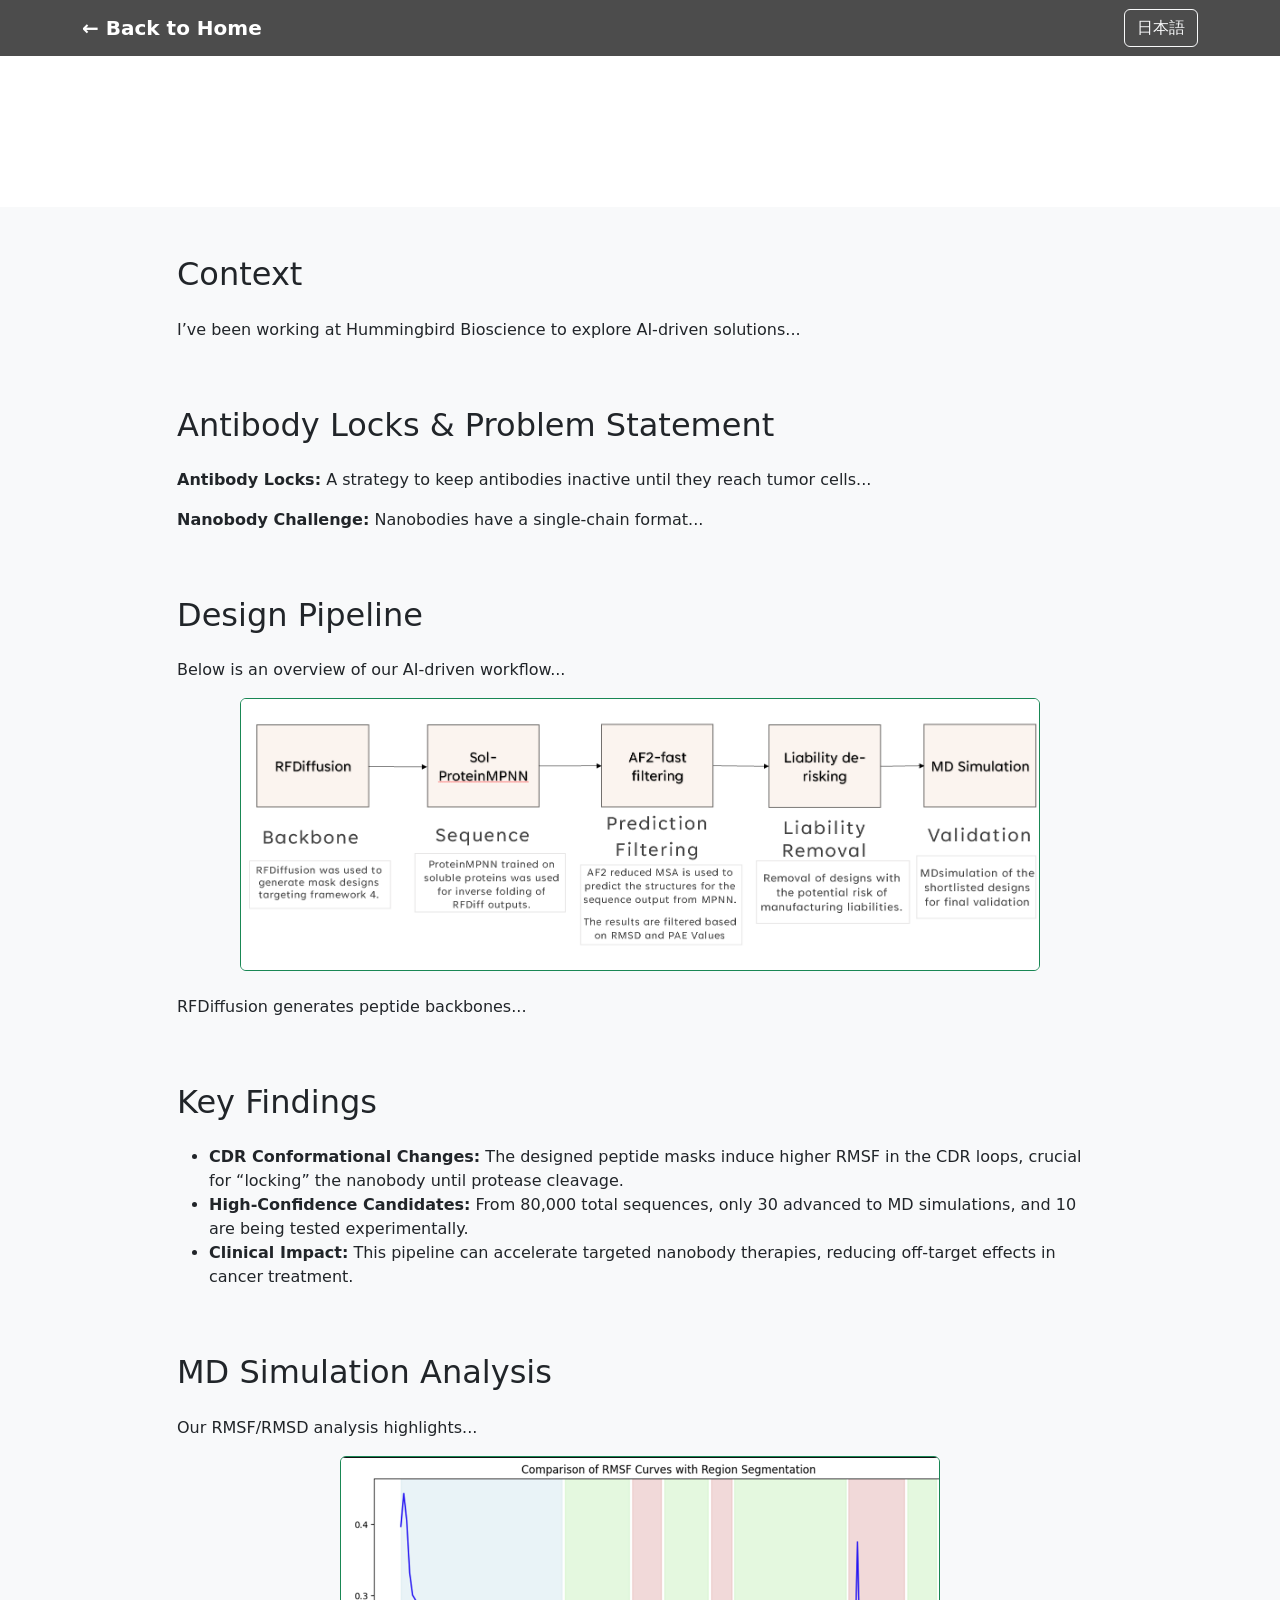
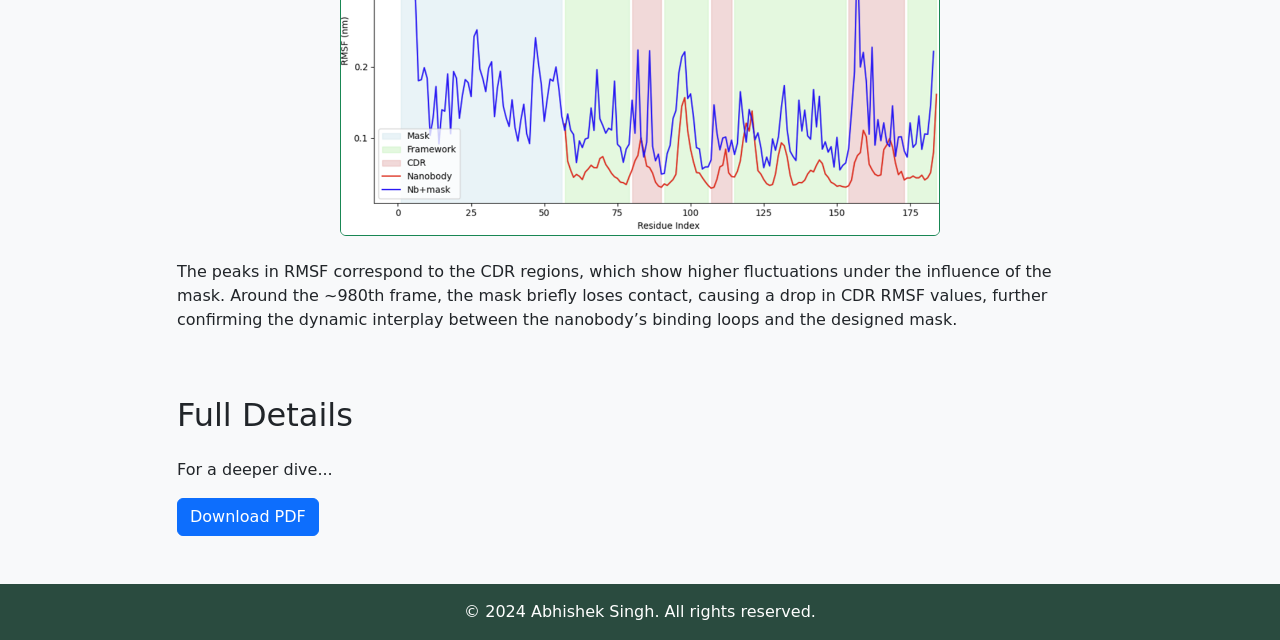
==== commit 33d35df1: "Update protein.html" ====
--- a/protein.html
+++ b/protein.html
@@ -24,7 +24,7 @@
     />
 
     <!-- Custom CSS -->
-    <link rel="stylesheet" href="style.css" />
+    <link rel="stylesheet" href="style_prot.css" />
   </head>
   <body>
     <!-- ===== NAVBAR ===== -->
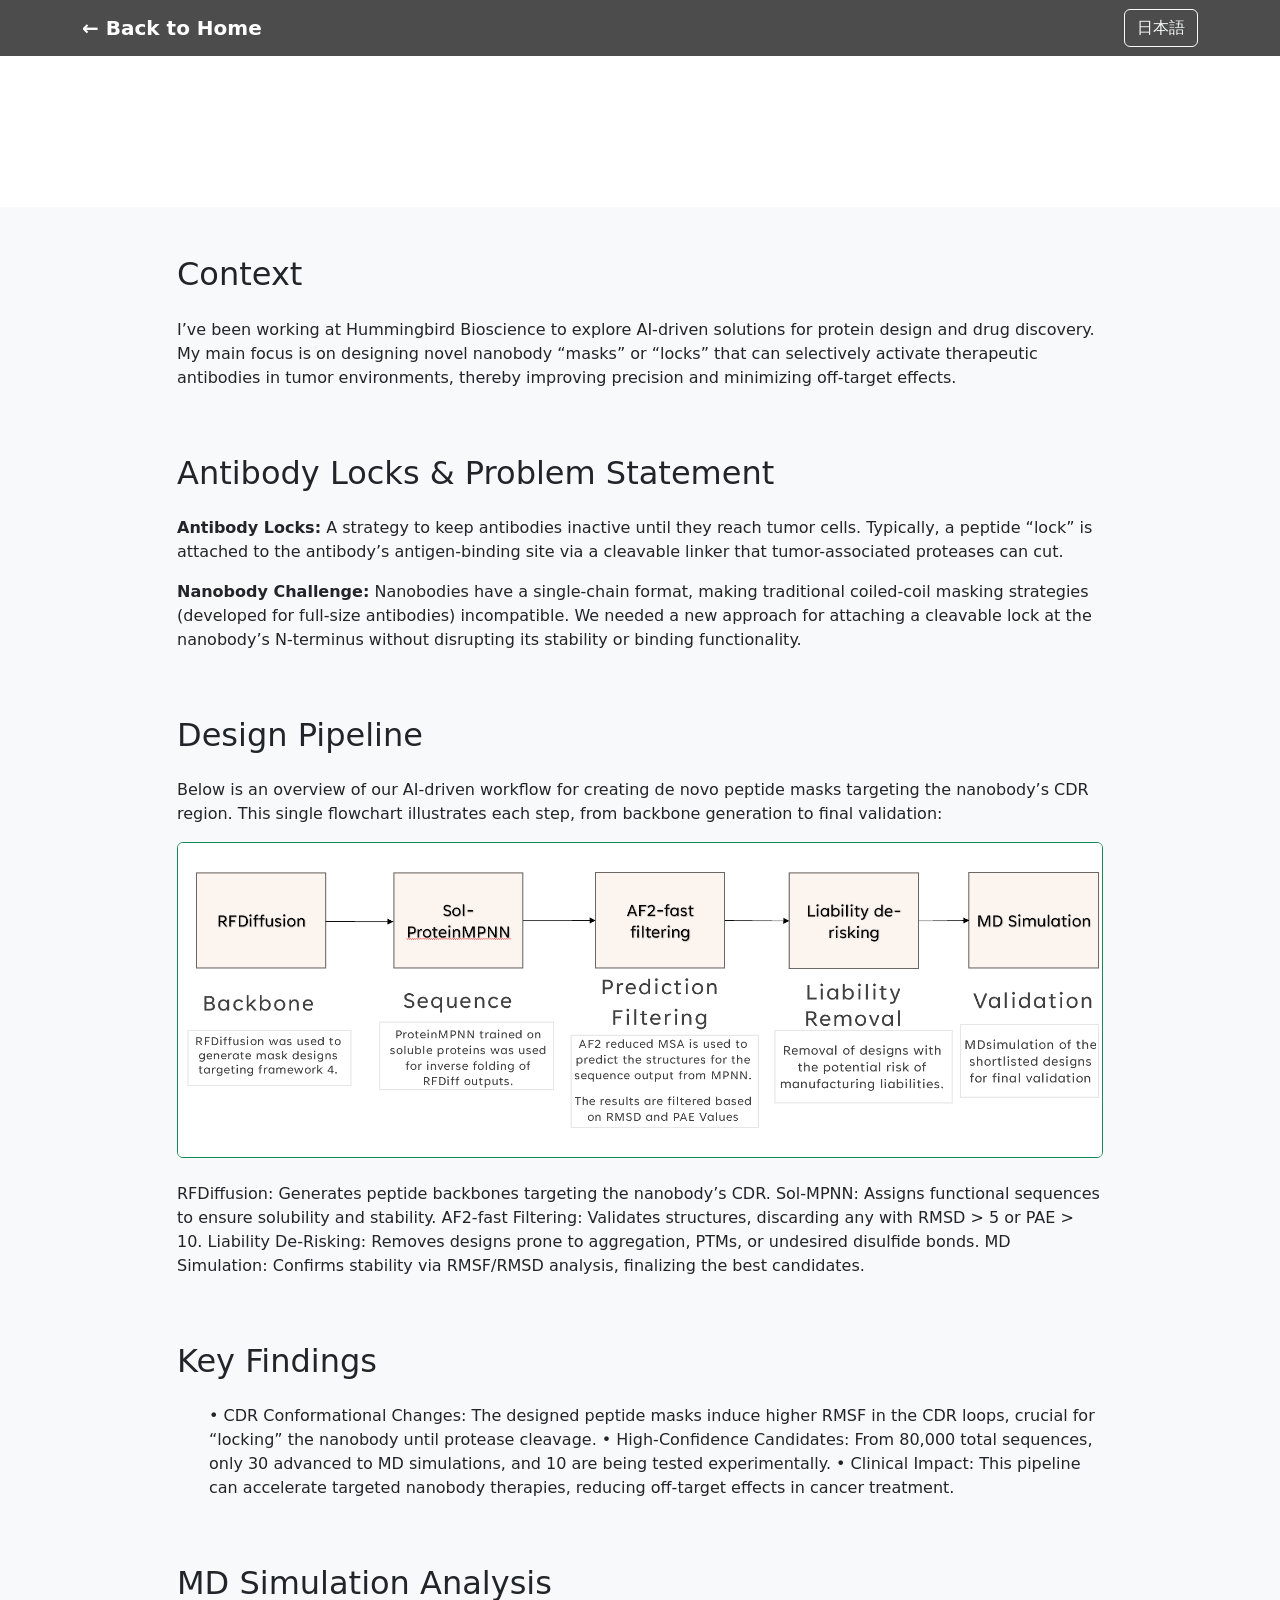
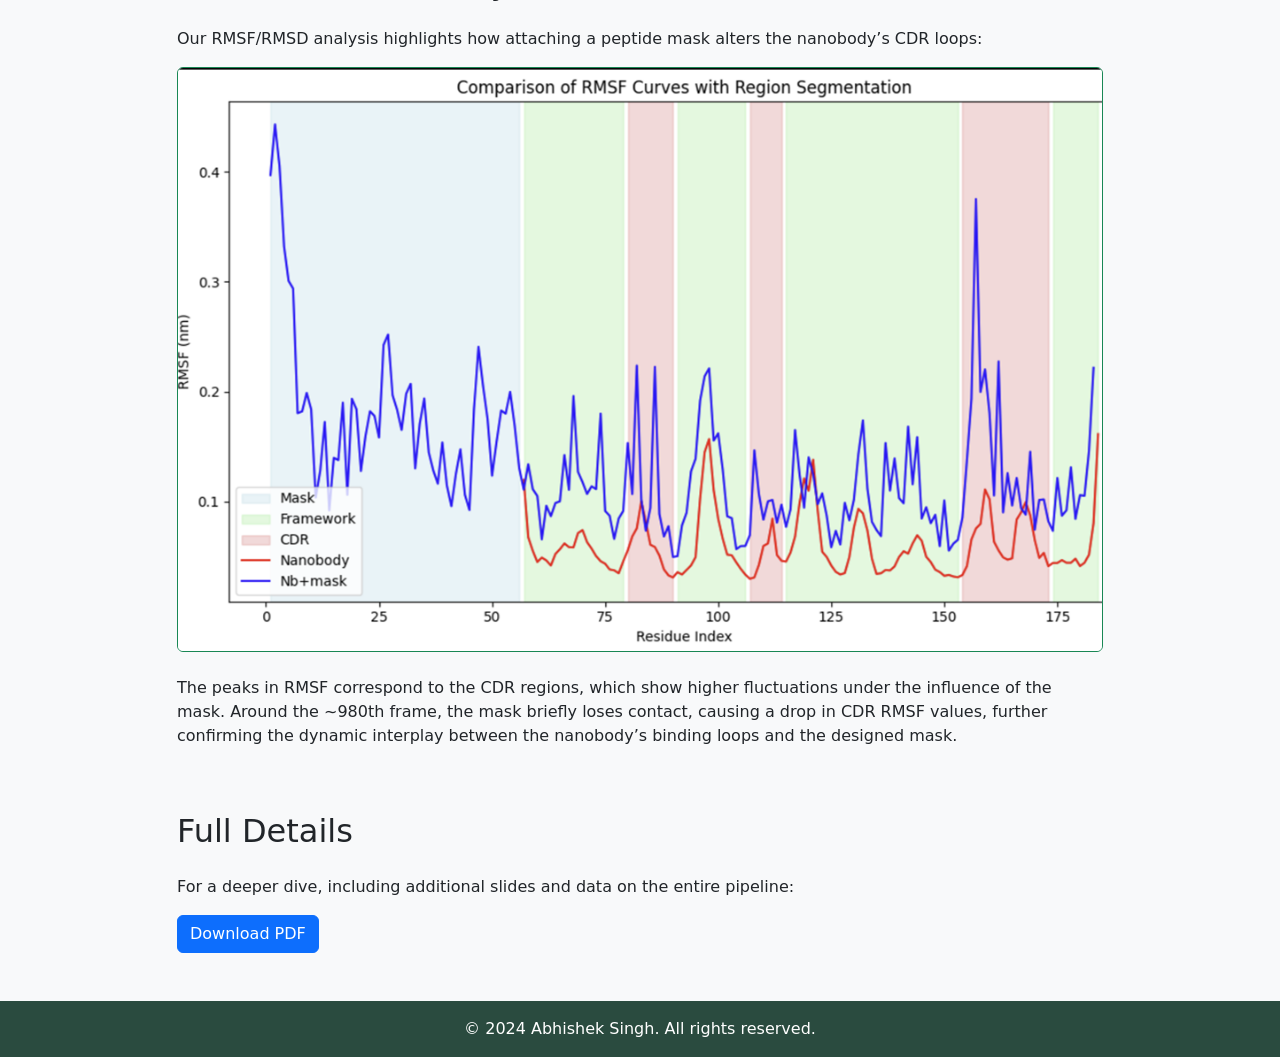
==== commit 89f89229: "Update protein.html" ====
--- a/protein.html
+++ b/protein.html
@@ -140,7 +140,7 @@
                 src="flowchart1.png"
                 alt="Pipeline Flowchart"
                 class="img-fluid border border-success rounded"
-                style="max-width: 800px;"
+                
               />
             </div>
 
@@ -194,7 +194,7 @@
                 src="md_rmsf.png"
                 alt="MD RMSF Graph"
                 class="img-fluid border border-success rounded"
-                style="max-width: 600px;"
+                
               />
             </div>
             <p>
